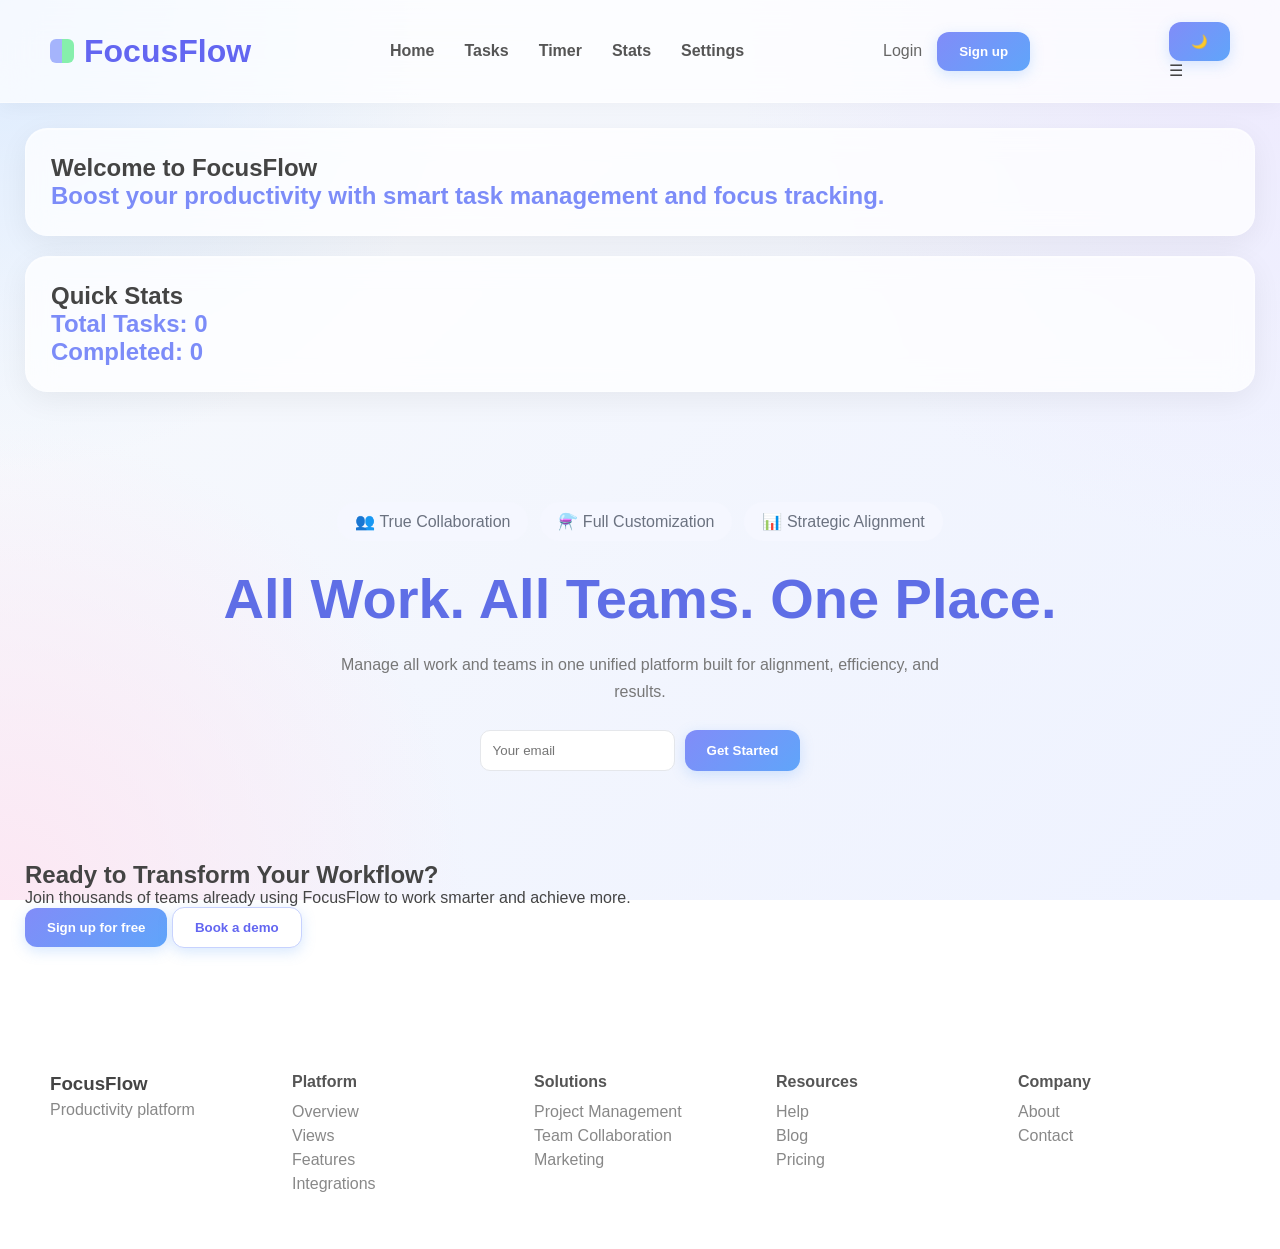
==== index.html @ 9223d890 "Initial file upload" ====
<!DOCTYPE html>
<html lang="en">
<head>
    <meta charset="UTF-8">
    <meta name="viewport" content="width=device-width, initial-scale=1.0">
    <title>index</title>
    <link rel="stylesheet" href="style3.css">
    
</head>
<body>
    <header class="header">
  
  <div class="logo">
    <div class="logo-box"></div> 
    <div>FocusFlow</div>
</div>

  <nav class="nav" id="navMenu">
    <a href="index.html">Home</a>
    <a href="tasks.html">Tasks</a>
    <a href="timer.html">Timer</a>
    <a href="stats.html">Stats</a>
    <a href="settings.html">Settings</a>

  </nav>
  <div class="right">
    <a href="login.html" class="login">Login</a>
    <button class="signup"
onclick="window.location.href='signup.html'">
  Sign up
</button>
    
  </div>

  <div class="actions">
    <button id="themeToggle">🌙</button>
    <div class="menu-toggle" id="menuToggle">☰</div>
  </div>
</header>
<main class="container">
  <section class="card">
    
    <h1>Welcome to FocusFlow</h1>
    <p>Boost your productivity with smart task management and focus tracking.</p>
  </section>

  <section class="card">
    <h2>Quick Stats</h2>
    <p>Total Tasks: <span id="totalTasks">0</span></p>
    <p>Completed: <span id="completedTasks">0</span></p>
  </section>
  <section class="hero">
  
  <div class="tags">
    <span>👥 True Collaboration</span>
    <span>⚗️ Full Customization</span>
    <span>📊 Strategic Alignment</span>
  </div>

  <h1>
    <span class="purple">All Work.</span>
    <span class="blue">All Teams.</span>
    <span class="green">One Place.</span>
  </h1>

  <p>
    Manage all work and teams in one unified platform built for alignment, efficiency, and results.
  </p>

  <div class="input-box">
    <input type="email" placeholder="Your email">
    <button>Get Started</button>
  </div>

</section>

<section class="cta">
  <h2>Ready to Transform Your Workflow?</h2>
  <p>Join thousands of teams already using FocusFlow to work smarter and achieve more.</p>

  <div class="cta-buttons">
    <button class="primary">Sign up for free</button>
    <button class="secondary">Book a demo</button>
  </div>
</section>
</main>
<footer class="footer">

  <div class="footer-logo">
    <h3>FocusFlow</h3>
    <p>Productivity platform</p>
  </div>

  <div>
    <h4>Platform</h4>
    <p>Overview</p>
    <p>Views</p>
    <p>Features</p>
    <p>Integrations</p>
  </div>

  <div>
    <h4>Solutions</h4>
    <p>Project Management</p>
    <p>Team Collaboration</p>
    <p>Marketing</p>
  </div>

  <div>
    <h4>Resources</h4>
    <p>Help</p>
    <p>Blog</p>
    <p>Pricing</p>
  </div>

  <div>
    <h4>Company</h4>
    <p>About</p>
    <p>Contact</p>
  </div>

</footer>
<script src="script3.js"></script>
</body>
</html>
---- style3.css ----
/* =========================
   GLOBAL RESET
========================= */

*{
  margin:0;
  padding:0;
  box-sizing:border-box;
  font-family:'Segoe UI',sans-serif;
}

/* =========================
   BODY / BACKGROUND
========================= */

body{
  min-height:100vh;
  color:#444;

  background:
    radial-gradient(circle at top left, #dbeafe 0%, transparent 30%),
    radial-gradient(circle at top right, #ede9fe 0%, transparent 35%),
    radial-gradient(circle at bottom left, #fce7f3 0%, transparent 30%),
    linear-gradient(135deg, #f8fafc, #eef2ff);

  background-attachment:fixed;
  overflow-x:hidden;
}

/* =========================
   HEADER
========================= */

.header{
  display:flex;
  align-items:center;
  justify-content:space-between;

  padding:22px 50px;

  background:rgba(255,255,255,0.7);

  backdrop-filter:blur(18px);

  border-bottom:1px solid rgba(255,255,255,0.4);

  position:sticky;
  top:0;
  z-index:100;

  box-shadow:0 4px 20px rgba(0,0,0,0.04);
}

/* =========================
   LOGO
========================= */

.logo{
  display:flex;
  align-items:center;
  gap:10px;

  font-size:2rem;
  font-weight:bold;

  color:#6366f1;
}

.logo-box{
  width:24px;
  height:24px;

  border-radius:6px;

  background:linear-gradient(
    to right,
    #a5b4fc 50%,
    #86efac 50%
  );
}

/* =========================
   NAVBAR
========================= */

.nav{
  display:flex;
  gap:30px;
}

.nav a{
  text-decoration:none;
  color:#555;
  font-weight:600;

  transition:0.3s;
}

.nav a:hover{
  color:#6366f1;
}

/* =========================
   RIGHT SECTION
========================= */

.right{
  display:flex;
  align-items:center;
  gap:15px;
}

.login{
  text-decoration:none;
  color:#666;
}

/* =========================
   BUTTONS
========================= */

button,
.primary,
.signup,
.secondary{
  padding:12px 22px;

  border:none;
  border-radius:12px;

  cursor:pointer;

  font-weight:600;

  transition:all 0.3s ease;
}

/* Primary */

button,
.primary,
.signup{
  background:linear-gradient(
    135deg,
    #818cf8,
    #60a5fa
  );

  color:white;

  box-shadow:0 4px 14px rgba(96,165,250,0.25);
}

button:hover,
.primary:hover,
.signup:hover{
  transform:translateY(-2px);

  box-shadow:0 8px 20px rgba(96,165,250,0.35);
}

/* Secondary */

.secondary{
  background:white;

  color:#6366f1;

  border:1px solid #c7d2fe;
}

/* =========================
   CONTAINER
========================= */

.container{
  padding:25px;
}

/* =========================
   CARD DESIGN
========================= */

.card,
.extra-card,
.chart-box,
.insights-box,
.summary,
.progress-section,
.settings-card{

  background:rgba(255,255,255,0.75);

  backdrop-filter:blur(14px);

  border:1px solid rgba(255,255,255,0.3);

  border-radius:22px;

  padding:25px;

  margin-bottom:20px;

  box-shadow:
    0 8px 30px rgba(0,0,0,0.06),
    inset 0 1px 1px rgba(255,255,255,0.5);

  transition:0.3s ease;
}

.card:hover{
  transform:translateY(-4px);

  box-shadow:
    0 12px 35px rgba(0,0,0,0.08),
    inset 0 1px 1px rgba(255,255,255,0.6);
}

/* =========================
   HERO SECTION
========================= */

.hero{
  text-align:center;
  padding:90px 20px;
}

.hero h1{
  font-size:3.5rem;
  margin-bottom:20px;

  color:#5f6ee6;
}

.hero p{
  color:#777;

  max-width:650px;

  margin:auto;

  line-height:1.7;
}

/* =========================
   TAGS
========================= */

.tags{
  display:flex;
  justify-content:center;
  gap:12px;

  margin-bottom:25px;
}

.tags span{
  background:#f5f7ff;

  padding:10px 18px;

  border-radius:30px;

  color:#6b7280;
}

/* =========================
   INPUTS
========================= */

input,
select{
  padding:12px;

  border-radius:10px;

  border:1px solid #e5e7eb;

  background:white;

  outline:none;
}

input:focus,
select:focus{
  border-color:#818cf8;

  box-shadow:0 0 0 4px rgba(129,140,248,0.15);
}

/* =========================
   INPUT BOX
========================= */

.input-box{
  display:flex;
  justify-content:center;
  gap:10px;

  margin-top:25px;
}

/* =========================
   TASKS
========================= */

.task-input{
  display:flex;
  gap:10px;

  margin-bottom:20px;
}

.task-item{
  background:#f9fafb;

  border-radius:14px;

  padding:15px;

  margin-bottom:12px;

  transition:0.3s;
}

.task-item:hover{
  transform:translateY(-2px);

  background:#f3f4f6;
}

.completed{
  text-decoration:line-through;
  opacity:0.6;
}

/* =========================
   PROGRESS BAR
========================= */

.progress-bar{
  width:100%;
  height:12px;

  background:#edf2f7;

  border-radius:20px;

  overflow:hidden;
}

#progressFill{
  height:100%;
  width:0%;

  background:linear-gradient(
    90deg,
    #a5b4fc,
    #93c5fd
  );
}

/* =========================
   TIMER PAGE
========================= */

.timer-container{
  text-align:center;
  padding:50px;
}

/* Big Circle */

.timer-circle{
  width:280px;
  height:280px;

  border-radius:50%;

  background:
    linear-gradient(
      145deg,
      rgba(255,255,255,0.8),
      rgba(255,255,255,0.4)
    );

  border:10px solid rgba(255,255,255,0.5);

  backdrop-filter:blur(15px);

  display:flex;
  justify-content:center;
  align-items:center;

  margin:30px auto;

  font-size:3.5rem;
  font-weight:bold;

  color:#5b67d8;

  box-shadow:
    0 10px 30px rgba(0,0,0,0.08),
    inset 0 2px 6px rgba(255,255,255,0.7);
}

.controls button,
.modes button{
  margin:8px;
}

/* =========================
   QUOTE
========================= */

.quote{
  margin-top:20px;

  color:#888;

  font-style:italic;
}

/* =========================
   STATS
========================= */

.stats-grid{
  display:grid;
  grid-template-columns:repeat(4,1fr);

  gap:20px;
}

.card p{
  font-size:24px;
  font-weight:bold;

  color:#7c8cf8;
}

.stats-top{
  display:flex;
  gap:20px;
}

/* Chart */

.chart{
  display:flex;
  align-items:flex-end;

  gap:10px;

  height:160px;
}

.bar{
  flex:1;

  background:linear-gradient(
    180deg,
    #c4b5fd,
    #93c5fd
  );

  border-radius:8px;

  color:white;

  display:flex;
  align-items:flex-end;
  justify-content:center;

  padding-bottom:6px;
}

/* =========================
   SETTINGS
========================= */

.settings-grid{
  display:grid;
  grid-template-columns:repeat(2,1fr);

  gap:20px;
}

/* =========================
   FOOTER
========================= */

.footer{
  display:grid;
  grid-template-columns:repeat(auto-fit,minmax(150px,1fr));

  gap:30px;

  padding:50px;

  background:rgba(255,255,255,0.5);

  margin-top:50px;
}

.footer h4{
  margin-bottom:12px;

  color:#555;
}

.footer p{
  color:#888;

  margin:6px 0;
}

/* =========================
   DARK MODE
========================= */

.dark{
  background:#1f2937;
  color:white;
}

.dark .card,
.dark .settings-card{
  background:#374151;
  color:white;
}

/* =========================
   MOBILE RESPONSIVE
========================= */

@media(max-width:768px){

  .header{
    flex-direction:column;
    gap:15px;
  }

  .nav{
    flex-wrap:wrap;
    justify-content:center;
  }

  .stats-grid,
  .settings-grid,
  .stats-top{
    grid-template-columns:1fr;
    flex-direction:column;
  }

  .hero h1{
    font-size:2.4rem;
  }

  .input-box,
  .task-input{
    flex-direction:column;
  }

  .timer-circle{
    width:220px;
    height:220px;

    font-size:2.7rem;
  }
}
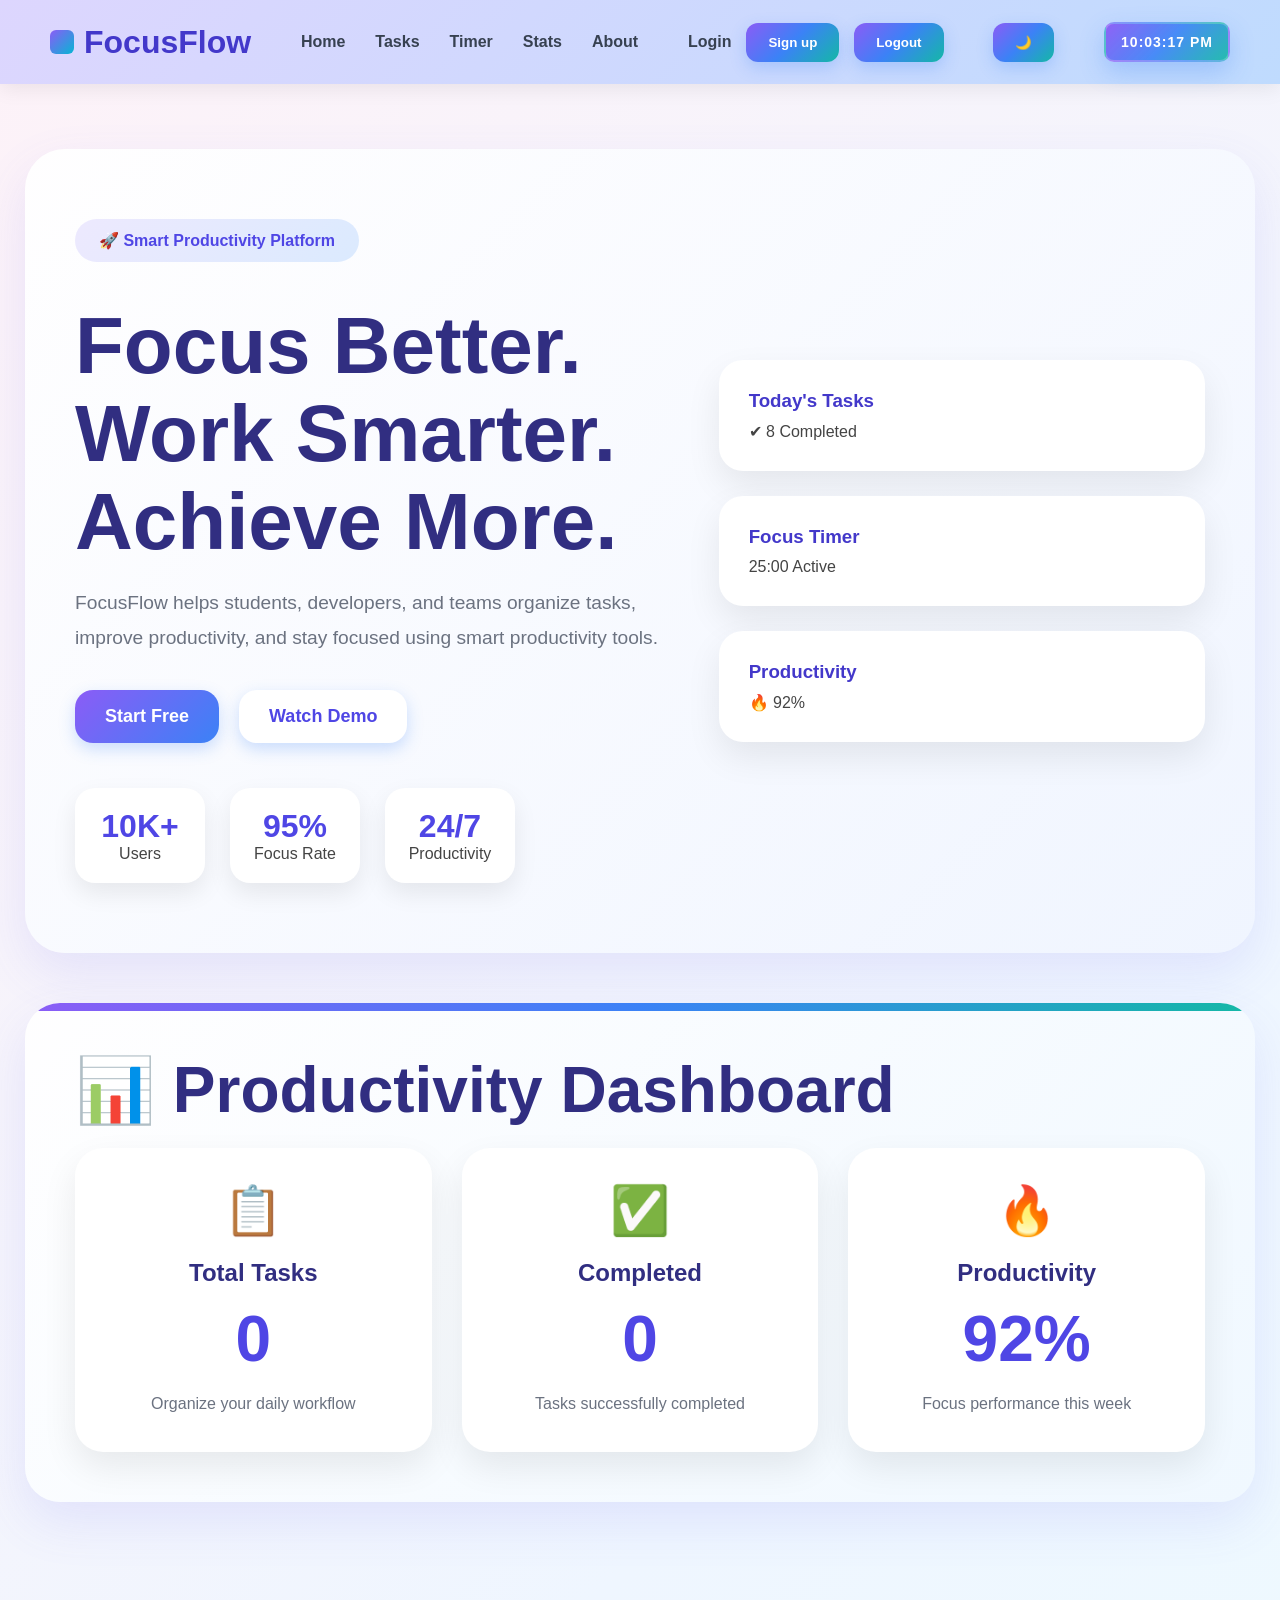
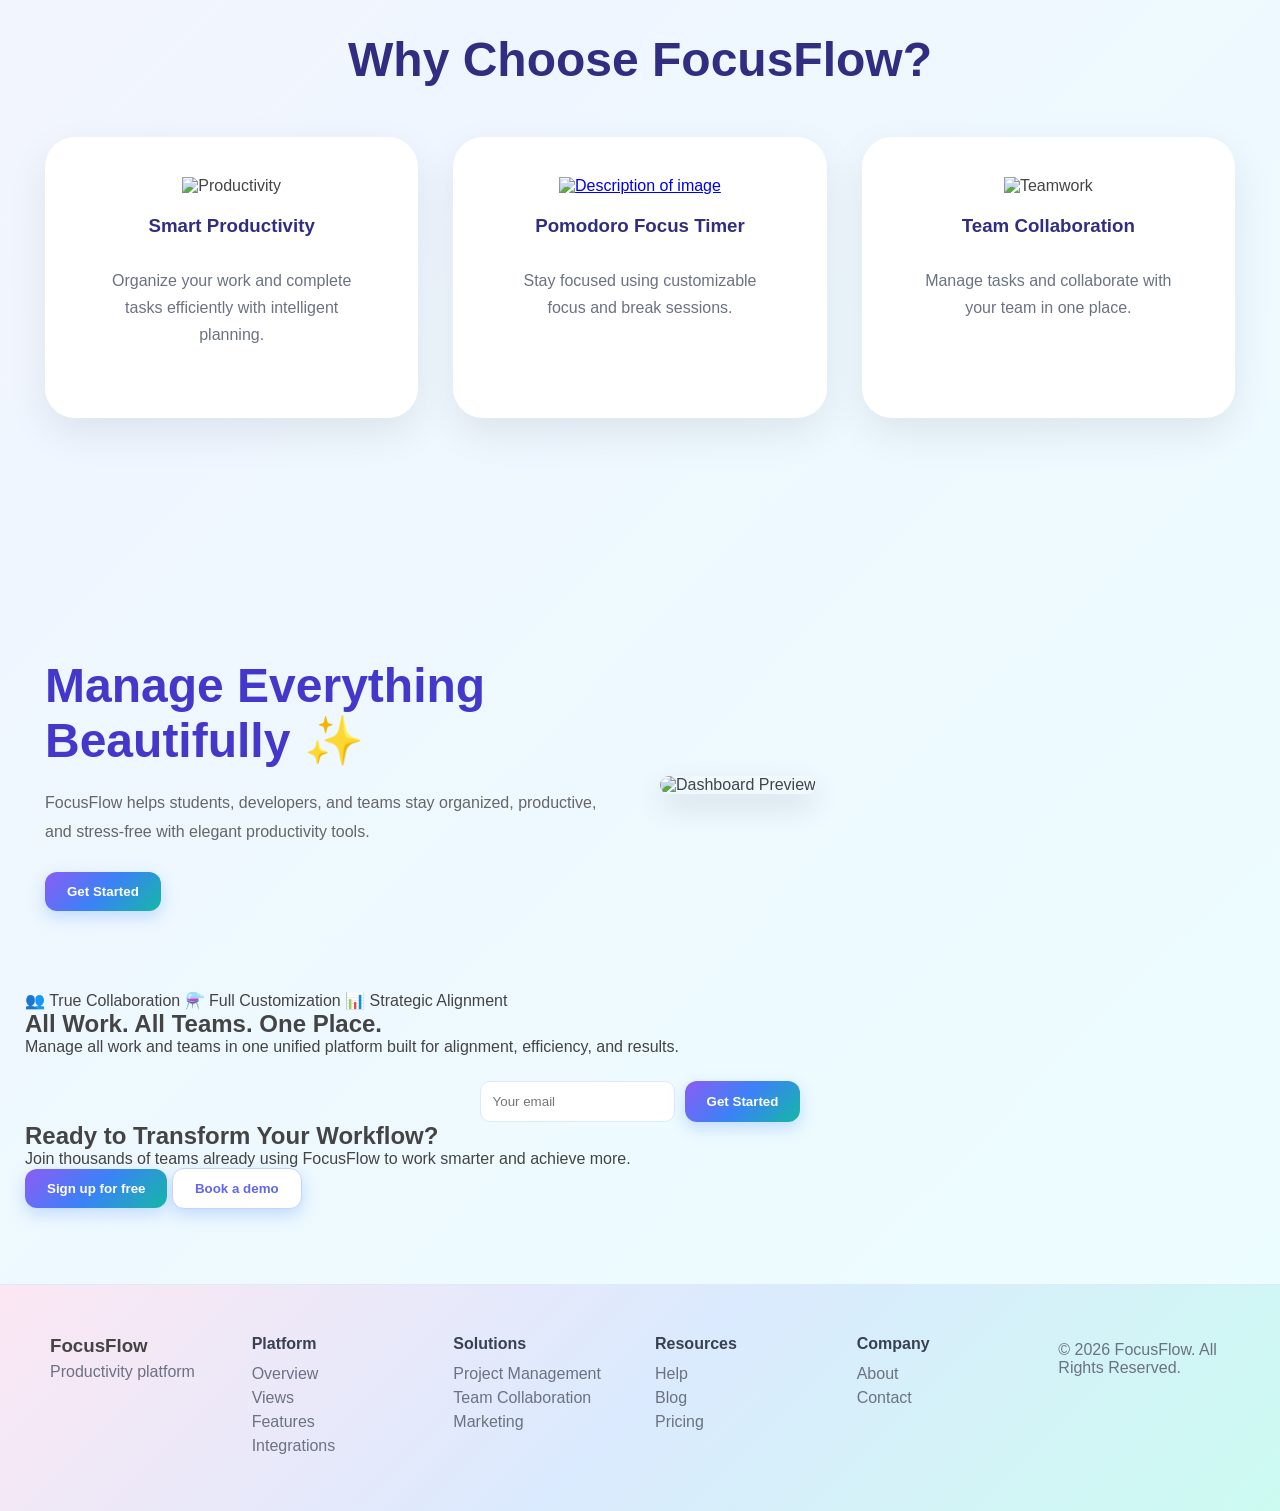
==== commit f53039b8: "upload" ====
--- a/index.html
+++ b/index.html
@@ -8,19 +8,21 @@
     
 </head>
 <body>
+  
     <header class="header">
-  
+    
   <div class="logo">
     <div class="logo-box"></div> 
     <div>FocusFlow</div>
 </div>
+  
 
   <nav class="nav" id="navMenu">
     <a href="index.html">Home</a>
     <a href="tasks.html">Tasks</a>
     <a href="timer.html">Timer</a>
     <a href="stats.html">Stats</a>
-    <a href="settings.html">Settings</a>
+    <a href="about.html">About</a>
 
   </nav>
   <div class="right">
@@ -29,27 +31,320 @@
 onclick="window.location.href='signup.html'">
   Sign up
 </button>
+    <button onclick="logout()">
+  Logout
+</button>
     
   </div>
 
   <div class="actions">
     <button id="themeToggle">🌙</button>
-    <div class="menu-toggle" id="menuToggle">☰</div>
-  </div>
+    <div class="menu-toggle" id="menuToggle"></div>
+  </div>
+  <div id="liveClock"></div>
 </header>
 <main class="container">
-  <section class="card">
-    
-    <h1>Welcome to FocusFlow</h1>
-    <p>Boost your productivity with smart task management and focus tracking.</p>
-  </section>
-
-  <section class="card">
-    <h2>Quick Stats</h2>
-    <p>Total Tasks: <span id="totalTasks">0</span></p>
-    <p>Completed: <span id="completedTasks">0</span></p>
-  </section>
+  <!-- HERO SECTION -->
+
+<section class="hero-section">
+
+  <!-- LEFT SIDE -->
+
+  <div class="hero-left">
+
+    <div class="hero-badge">
+
+      🚀 Smart Productivity Platform
+
+    </div>
+
+    <h1>
+
+      Focus Better.
+      <br>
+
+      Work Smarter.
+      <br>
+
+      Achieve More.
+
+    </h1>
+
+    <p>
+
+      FocusFlow helps students,
+      developers, and teams organize
+      tasks, improve productivity,
+      and stay focused using smart
+      productivity tools.
+
+    </p>
+
+    <div class="hero-buttons">
+
+      <button
+        class="hero-primary"
+        onclick="window.location.href='signup.html'">
+
+        Start Free
+
+      </button>
+
+      <button
+        class="hero-secondary"
+        onclick="openDemoPopup()">
+
+        Watch Demo
+
+      </button>
+
+    </div>
+
+    <!-- STATS -->
+
+    <div class="hero-stats">
+
+      <div class="stat-box">
+
+        <h2>10K+</h2>
+
+        <span>Users</span>
+
+      </div>
+
+      <div class="stat-box">
+
+        <h2>95%</h2>
+
+        <span>Focus Rate</span>
+
+      </div>
+
+      <div class="stat-box">
+
+        <h2>24/7</h2>
+
+        <span>Productivity</span>
+
+      </div>
+
+    </div>
+
+  </div>
+
+  <!-- RIGHT SIDE -->
+
+  <div class="hero-right">
+
+    <div class="dashboard-preview">
+
+      <div class="mini-card">
+
+        <h3>Today's Tasks</h3>
+
+        <p>✔ 8 Completed</p>
+
+      </div>
+
+      <div class="mini-card">
+
+        <h3>Focus Timer</h3>
+
+        <p>25:00 Active</p>
+
+      </div>
+
+      <div class="mini-card">
+
+        <h3>Productivity</h3>
+
+        <p>🔥 92%</p>
+
+      </div>
+
+    </div>
+
+  </div>
+
+</section>
+
+  <!-- QUICK STATS -->
+
+<section class="stats-section">
+
+  <h2 class="stats-title">
+
+    📊 Productivity Dashboard
+
+  </h2>
+
+  <div class="stats-grid">
+
+    <!-- TOTAL TASKS -->
+
+    <div class="stats-card">
+
+      <div class="stats-icon">
+        📋
+      </div>
+
+      <h3>Total Tasks</h3>
+
+      <h1 id="totalTasks">
+        0
+      </h1>
+
+      <p>
+        Organize your daily workflow
+      </p>
+
+    </div>
+
+    <!-- COMPLETED -->
+
+    <div class="stats-card">
+
+      <div class="stats-icon">
+        ✅
+      </div>
+
+      <h3>Completed</h3>
+
+      <h1 id="completedTasks">
+        0
+      </h1>
+
+      <p>
+        Tasks successfully completed
+      </p>
+
+    </div>
+
+    <!-- PRODUCTIVITY -->
+
+    <div class="stats-card">
+
+      <div class="stats-icon">
+        🔥
+      </div>
+
+      <h3>Productivity</h3>
+
+      <h1>
+        92%
+      </h1>
+
+      <p>
+        Focus performance this week
+      </p>
+
+    </div>
+
+  </div>
+
+</section>
   <section class="hero">
+  <!-- FEATURES SECTION -->
+
+<section class="features-section">
+
+  <h2 class="section-title">
+    Why Choose FocusFlow?
+  </h2>
+
+  <div class="features-grid">
+
+    <div class="feature-card">
+
+      <img
+        src="https://images.unsplash.com/photo-1516321318423-f06f85e504b3"
+        alt="Productivity"
+      >
+
+      <h3>Smart Productivity</h3>
+
+      <p>
+        Organize your work and complete tasks efficiently with intelligent planning.
+      </p>
+
+    </div>
+
+    <div class="feature-card">
+
+      
+      <a href="timer.html" target="_blank">
+          <img src="https://images.unsplash.com/photo-1499750310107-5fef28a66643" alt="Description of image">
+      </a>
+
+      
+
+      <h3>Pomodoro Focus Timer</h3>
+
+      <p>
+        Stay focused using customizable focus and break sessions.
+      </p>
+
+    </div>
+
+    <div class="feature-card">
+
+      <img
+        src="https://images.unsplash.com/photo-1552664730-d307ca884978"
+        alt="Teamwork"
+      >
+
+      <h3>Team Collaboration</h3>
+
+      <p>
+        Manage tasks and collaborate with your team in one place.
+      </p>
+      <script>
+        function openTimerPage(){
+          window.location.href = "timer.html";
+        }
+      </script>
+
+    </div>
+
+  </div>
+
+</section>
+
+<!-- APP PREVIEW -->
+
+<section class="preview-section">
+
+  <div class="preview-left">
+
+    <h2>
+      Manage Everything Beautifully ✨
+    </h2>
+
+    <p>
+      FocusFlow helps students, developers, and teams stay organized,
+      productive, and stress-free with elegant productivity tools.
+    </p>
+
+    <button
+      class="primary"
+      onclick="window.location.href='signup.html'">
+
+      Get Started
+
+    </button>
+
+  </div>
+
+  <div class="preview-right">
+
+    <img
+      src="https://images.unsplash.com/photo-1516321497487-e288fb19713f"
+      alt="Dashboard Preview"
+    >
+
+  </div>
+
+</section>
   
   <div class="tags">
     <span>👥 True Collaboration</span>
@@ -79,10 +374,60 @@
   <p>Join thousands of teams already using FocusFlow to work smarter and achieve more.</p>
 
   <div class="cta-buttons">
-    <button class="primary">Sign up for free</button>
-    <button class="secondary">Book a demo</button>
-  </div>
-</section>
+    <button class="primary"
+onclick="window.location.href='signup.html'">
+
+  Sign up for free
+
+</button>
+    <button
+  class="secondary"
+  onclick="openDemoPopup()">
+
+  Book a demo
+
+</button>
+  </div>
+</section>
+<!-- DEMO POPUP -->
+
+<div id="demoPopup" class="demo-popup">
+
+  <div class="demo-box">
+
+    <span
+      class="close-btn"
+      onclick="closeDemoPopup()">
+
+      ✖
+
+    </span>
+
+    <h2>Book a Demo</h2>
+
+    <p>
+      Enter your details and our team will contact you.
+    </p>
+
+    <input
+      type="text"
+      id="demoName"
+      placeholder="Your Name"
+    >
+
+    <input
+      type="email"
+      id="demoEmail"
+      placeholder="Your Email"
+    >
+
+    <button onclick="submitDemo()">
+      Submit
+    </button>
+
+  </div>
+
+</div>
 </main>
 <footer class="footer">
 
@@ -118,6 +463,12 @@
     <p>About</p>
     <p>Contact</p>
   </div>
+  <p>
+
+  © 2026 FocusFlow.
+  All Rights Reserved.
+
+</p>
 
 </footer>
 <script src="script3.js"></script>
--- a/style3.css
+++ b/style3.css
@@ -1,6 +1,10 @@
 /* =========================
    GLOBAL RESET
 ========================= */
+
+/* =========================================
+   GLOBAL RESET
+========================================= */
 
 *{
   margin:0;
@@ -9,159 +13,218 @@
   font-family:'Segoe UI',sans-serif;
 }
 
-/* =========================
-   BODY / BACKGROUND
-========================= */
+/* =========================================
+   BODY
+========================================= */
+
+
+#loader{
+
+  position:fixed;
+
+  top:0;
+  left:0;
+
+  width:100%;
+  height:100%;
+
+  background:white;
+
+  display:flex;
+  justify-content:center;
+  align-items:center;
+
+  z-index:9999;
+
+  font-size:3rem;
+
+  color:#4f46e5;
+}
 
 body{
+
   min-height:100vh;
+
   color:#444;
 
   background:
-    radial-gradient(circle at top left, #dbeafe 0%, transparent 30%),
-    radial-gradient(circle at top right, #ede9fe 0%, transparent 35%),
-    radial-gradient(circle at bottom left, #fce7f3 0%, transparent 30%),
-    linear-gradient(135deg, #f8fafc, #eef2ff);
+
+    linear-gradient(
+      135deg,
+      #fff1f2,
+      #eef2ff,
+      #ecfeff
+    );
 
   background-attachment:fixed;
+
   overflow-x:hidden;
 }
 
-/* =========================
+/* =========================================
    HEADER
-========================= */
+========================================= */
 
 .header{
+
   display:flex;
+
   align-items:center;
+
   justify-content:space-between;
 
   padding:22px 50px;
 
-  background:rgba(255,255,255,0.7);
-
-  backdrop-filter:blur(18px);
-
-  border-bottom:1px solid rgba(255,255,255,0.4);
+  background:
+
+    linear-gradient(
+      135deg,
+      #ddd6fe,
+      #bfdbfe
+    );
 
   position:sticky;
+
   top:0;
+
   z-index:100;
 
-  box-shadow:0 4px 20px rgba(0,0,0,0.04);
-}
-
-/* =========================
+  box-shadow:
+    0 4px 20px rgba(0,0,0,0.08);
+}
+
+/* =========================================
    LOGO
-========================= */
+========================================= */
 
 .logo{
+
   display:flex;
+
   align-items:center;
+
   gap:10px;
 
   font-size:2rem;
+
   font-weight:bold;
 
-  color:#6366f1;
+  color:#4338ca;
 }
 
 .logo-box{
+
   width:24px;
+
   height:24px;
 
   border-radius:6px;
 
-  background:linear-gradient(
-    to right,
-    #a5b4fc 50%,
-    #86efac 50%
-  );
-}
-
-/* =========================
+  background:
+
+    linear-gradient(
+      135deg,
+      #8b5cf6,
+      #06b6d4
+    );
+}
+
+/* =========================================
    NAVBAR
-========================= */
+========================================= */
 
 .nav{
+
   display:flex;
+
   gap:30px;
 }
 
 .nav a{
+
   text-decoration:none;
-  color:#555;
+
+  color:#374151;
+
   font-weight:600;
 
   transition:0.3s;
 }
 
 .nav a:hover{
-  color:#6366f1;
-}
-
-/* =========================
+
+  color:#7c3aed;
+}
+
+/* =========================================
    RIGHT SECTION
-========================= */
+========================================= */
 
 .right{
+
   display:flex;
+
   align-items:center;
+
   gap:15px;
 }
 
 .login{
+
   text-decoration:none;
-  color:#666;
-}
-
-/* =========================
+
+  color:#374151;
+
+  font-weight:600;
+}
+
+/* =========================================
    BUTTONS
-========================= */
-
-button,
-.primary,
-.signup,
-.secondary{
-  padding:12px 22px;
-
-  border:none;
-  border-radius:12px;
-
-  cursor:pointer;
-
-  font-weight:600;
-
-  transition:all 0.3s ease;
-}
-
-/* Primary */
+========================================= */
 
 button,
 .primary,
 .signup{
-  background:linear-gradient(
-    135deg,
-    #818cf8,
-    #60a5fa
-  );
+
+  padding:12px 22px;
+
+  border:none;
+
+  border-radius:12px;
+
+  cursor:pointer;
+
+  font-weight:600;
 
   color:white;
 
-  box-shadow:0 4px 14px rgba(96,165,250,0.25);
+  background:
+
+    linear-gradient(
+      135deg,
+      #8b5cf6,
+      #3b82f6,
+      #14b8a6
+    );
+
+  transition:0.3s ease;
+
+  box-shadow:
+    0 6px 16px rgba(59,130,246,0.25);
 }
 
 button:hover,
 .primary:hover,
 .signup:hover{
+
   transform:translateY(-2px);
 
-  box-shadow:0 8px 20px rgba(96,165,250,0.35);
-}
-
-/* Secondary */
+  box-shadow:
+    0 10px 24px rgba(59,130,246,0.35);
+}
 
 .secondary{
+
   background:white;
 
   color:#6366f1;
@@ -169,112 +232,205 @@
   border:1px solid #c7d2fe;
 }
 
-/* =========================
+/* =========================================
    CONTAINER
-========================= */
+========================================= */
 
 .container{
+
   padding:25px;
 }
 
-/* =========================
+/* =========================================
    CARD DESIGN
-========================= */
-
-.card,
-.extra-card,
-.chart-box,
-.insights-box,
-.summary,
-.progress-section,
-.settings-card{
-
-  background:rgba(255,255,255,0.75);
-
-  backdrop-filter:blur(14px);
-
-  border:1px solid rgba(255,255,255,0.3);
-
-  border-radius:22px;
-
-  padding:25px;
+========================================= */
+
+/* =========================================
+   HOME PAGE CARDS
+========================================= */
+
+.card{
+
+  position:relative;
+
+  overflow:hidden;
+
+  padding:40px;
+
+  margin-bottom:35px;
+
+  border-radius:30px;
+
+  background:
+
+    linear-gradient(
+      135deg,
+      rgba(255,255,255,0.95),
+      rgba(240,245,255,0.92)
+    );
+
+  border:1px solid rgba(255,255,255,0.5);
+
+  backdrop-filter:blur(20px);
+
+  box-shadow:
+    0 12px 35px rgba(99,102,241,0.12);
+
+  transition:0.4s ease;
+}
+
+/* Hover Effect */
+
+.card:hover{
+
+  transform:
+    translateY(-8px)
+    scale(1.01);
+
+  box-shadow:
+    0 18px 45px rgba(99,102,241,0.2);
+}
+
+/* Top Glow */
+
+.card::before{
+
+  content:"";
+
+  position:absolute;
+
+  top:0;
+  left:0;
+
+  width:100%;
+  height:8px;
+
+  background:
+
+    linear-gradient(
+      90deg,
+      #8b5cf6,
+      #3b82f6,
+      #06b6d4,
+      #14b8a6
+    );
+}
+
+/* Headings */
+
+.card h1{
+
+  font-size:4rem;
 
   margin-bottom:20px;
 
-  box-shadow:
-    0 8px 30px rgba(0,0,0,0.06),
-    inset 0 1px 1px rgba(255,255,255,0.5);
-
-  transition:0.3s ease;
-}
-
-.card:hover{
-  transform:translateY(-4px);
-
-  box-shadow:
-    0 12px 35px rgba(0,0,0,0.08),
-    inset 0 1px 1px rgba(255,255,255,0.6);
-}
-
-/* =========================
-   HERO SECTION
-========================= */
-
-.hero{
-  text-align:center;
-  padding:90px 20px;
-}
-
-.hero h1{
-  font-size:3.5rem;
+  color:#312e81;
+
+  letter-spacing:1px;
+}
+
+.card h2{
+
+  font-size:2.3rem;
+
   margin-bottom:20px;
 
-  color:#5f6ee6;
-}
-
-.hero p{
-  color:#777;
-
-  max-width:650px;
-
-  margin:auto;
-
-  line-height:1.7;
-}
-
-/* =========================
-   TAGS
-========================= */
-
-.tags{
-  display:flex;
-  justify-content:center;
-  gap:12px;
-
-  margin-bottom:25px;
-}
-
-.tags span{
-  background:#f5f7ff;
-
-  padding:10px 18px;
-
-  border-radius:30px;
+  color:#4338ca;
+}
+
+/* Paragraphs */
+
+.card p{
+
+  font-size:1.25rem;
+
+  line-height:1.8;
 
   color:#6b7280;
-}
-
-/* =========================
+
+  font-weight:500;
+}
+
+/* Stats Text */
+
+.card span{
+
+  color:#7c3aed;
+
+  font-weight:bold;
+
+  font-size:1.5rem;
+}
+
+/* Quick Stats Layout */
+
+.card:nth-child(2){
+
+  background:
+
+    linear-gradient(
+      135deg,
+      #f5f3ff,
+      #eff6ff,
+      #ecfeff
+    );
+}
+
+/* Welcome Card */
+
+.card:nth-child(1){
+
+  background:
+
+    linear-gradient(
+      135deg,
+      #ffffff,
+      #fdf4ff,
+      #eef2ff
+    );
+}
+
+
+/* =========================================
+   SMOOTH ENTRY ANIMATION
+========================================= */
+
+.card{
+
+  animation:fadeUp 0.8s ease;
+}
+
+@keyframes fadeUp{
+
+  from{
+
+    opacity:0;
+
+    transform:
+      translateY(30px);
+  }
+
+  to{
+
+    opacity:1;
+
+    transform:
+      translateY(0);
+  }
+}
+
+/* =========================================
    INPUTS
-========================= */
+========================================= */
 
 input,
 select{
+
   padding:12px;
 
   border-radius:10px;
 
-  border:1px solid #e5e7eb;
+  border:1px solid #dbeafe;
 
   background:white;
 
@@ -283,35 +439,43 @@
 
 input:focus,
 select:focus{
-  border-color:#818cf8;
-
-  box-shadow:0 0 0 4px rgba(129,140,248,0.15);
-}
-
-/* =========================
+
+  border-color:#8b5cf6;
+
+  box-shadow:
+    0 0 0 4px rgba(139,92,246,0.15);
+}
+
+/* =========================================
    INPUT BOX
-========================= */
+========================================= */
 
 .input-box{
+
   display:flex;
+
   justify-content:center;
+
   gap:10px;
 
   margin-top:25px;
 }
 
-/* =========================
+/* =========================================
    TASKS
-========================= */
+========================================= */
 
 .task-input{
+
   display:flex;
+
   gap:10px;
 
   margin-bottom:20px;
 }
 
 .task-item{
+
   background:#f9fafb;
 
   border-radius:14px;
@@ -324,25 +488,30 @@
 }
 
 .task-item:hover{
+
   transform:translateY(-2px);
 
-  background:#f3f4f6;
+  background:#eef2ff;
 }
 
 .completed{
+
   text-decoration:line-through;
+
   opacity:0.6;
 }
 
-/* =========================
+/* =========================================
    PROGRESS BAR
-========================= */
+========================================= */
 
 .progress-bar{
+
   width:100%;
+
   height:12px;
 
-  background:#edf2f7;
+  background:#e5e7eb;
 
   border-radius:20px;
 
@@ -350,104 +519,123 @@
 }
 
 #progressFill{
+
   height:100%;
+
   width:0%;
 
-  background:linear-gradient(
-    90deg,
-    #a5b4fc,
-    #93c5fd
-  );
-}
-
-/* =========================
+  background:
+
+    linear-gradient(
+      90deg,
+      #8b5cf6,
+      #06b6d4
+    );
+}
+
+/* =========================================
    TIMER PAGE
-========================= */
+========================================= */
 
 .timer-container{
+
   text-align:center;
+
   padding:50px;
 }
 
-/* Big Circle */
-
 .timer-circle{
+
   width:280px;
+
   height:280px;
 
   border-radius:50%;
 
   background:
+
     linear-gradient(
       145deg,
-      rgba(255,255,255,0.8),
-      rgba(255,255,255,0.4)
-    );
-
-  border:10px solid rgba(255,255,255,0.5);
-
-  backdrop-filter:blur(15px);
+      #ffffff,
+      #f3f4f6
+    );
+
+  border:10px solid #c4b5fd;
 
   display:flex;
+
   justify-content:center;
+
   align-items:center;
 
   margin:30px auto;
 
   font-size:3.5rem;
+
   font-weight:bold;
 
-  color:#5b67d8;
-
-  box-shadow:
-    0 10px 30px rgba(0,0,0,0.08),
-    inset 0 2px 6px rgba(255,255,255,0.7);
+  color:#5b21b6;
+
+  box-shadow:
+    0 10px 30px rgba(0,0,0,0.08);
 }
 
 .controls button,
 .modes button{
+
   margin:8px;
 }
 
-/* =========================
+/* =========================================
    QUOTE
-========================= */
+========================================= */
 
 .quote{
+
   margin-top:20px;
 
-  color:#888;
+  color:#6b7280;
 
   font-style:italic;
 }
 
-/* =========================
+/* =========================================
    STATS
-========================= */
+========================================= */
 
 .stats-grid{
+
   display:grid;
+
   grid-template-columns:repeat(4,1fr);
 
   gap:20px;
 }
 
 .card p{
+
   font-size:24px;
+
   font-weight:bold;
 
-  color:#7c8cf8;
+  color:#7c3aed;
 }
 
 .stats-top{
+
   display:flex;
+
   gap:20px;
 }
 
-/* Chart */
+/* =========================================
+   CHART
+========================================= */
 
 .chart{
+
   display:flex;
+
   align-items:flex-end;
 
   gap:10px;
@@ -456,116 +644,2236 @@
 }
 
 .bar{
+
   flex:1;
 
-  background:linear-gradient(
-    180deg,
-    #c4b5fd,
-    #93c5fd
-  );
+  background:
+
+    linear-gradient(
+      180deg,
+      #a78bfa,
+      #38bdf8
+    );
 
   border-radius:8px;
 
   color:white;
 
   display:flex;
+
   align-items:flex-end;
+
   justify-content:center;
 
   padding-bottom:6px;
 }
 
-/* =========================
+/* =========================================
    SETTINGS
-========================= */
+========================================= */
 
 .settings-grid{
+
   display:grid;
+
   grid-template-columns:repeat(2,1fr);
 
   gap:20px;
 }
 
-/* =========================
+/* =========================================
    FOOTER
-========================= */
+========================================= */
 
 .footer{
+
   display:grid;
-  grid-template-columns:repeat(auto-fit,minmax(150px,1fr));
+
+  grid-template-columns:
+    repeat(auto-fit,minmax(150px,1fr));
 
   gap:30px;
 
   padding:50px;
 
-  background:rgba(255,255,255,0.5);
-
   margin-top:50px;
+
+  background:
+
+    linear-gradient(
+      135deg,
+      #fce7f3,
+      #dbeafe,
+      #ccfbf1
+    );
+
+  border-top:1px solid #dbeafe;
 }
 
 .footer h4{
+
   margin-bottom:12px;
 
-  color:#555;
+  color:#374151;
 }
 
 .footer p{
-  color:#888;
+
+  color:#6b7280;
 
   margin:6px 0;
 }
 
-/* =========================
+/* =========================================
    DARK MODE
-========================= */
+========================================= */
 
 .dark{
-  background:#1f2937;
+
+  background:#111827;
+
   color:white;
 }
 
 .dark .card,
 .dark .settings-card{
-  background:#374151;
+
+  background:#1f2937;
+
   color:white;
 }
 
-/* =========================
+/* =========================================
    MOBILE RESPONSIVE
-========================= */
+========================================= */
 
 @media(max-width:768px){
 
   .header{
+
     flex-direction:column;
+
     gap:15px;
   }
 
   .nav{
+
     flex-wrap:wrap;
+
     justify-content:center;
   }
 
   .stats-grid,
   .settings-grid,
   .stats-top{
+
     grid-template-columns:1fr;
+
     flex-direction:column;
   }
 
   .hero h1{
+
     font-size:2.4rem;
   }
 
   .input-box,
   .task-input{
+
     flex-direction:column;
   }
 
   .timer-circle{
+
     width:220px;
+
     height:220px;
 
     font-size:2.7rem;
   }
+}
+
+/* =========================================
+   FEATURES SECTION
+========================================= */
+
+.features-section{
+
+  padding:80px 20px;
+
+  text-align:center;
+}
+
+.section-title{
+
+  font-size:2.5rem;
+
+  margin-bottom:50px;
+
+  color:#5b21b6;
+}
+
+.features-grid{
+
+  display:grid;
+
+  grid-template-columns:
+    repeat(auto-fit,minmax(280px,1fr));
+
+  gap:30px;
+}
+
+.feature-card{
+
+  background:white;
+
+  border-radius:24px;
+
+  overflow:hidden;
+
+  box-shadow:
+    0 10px 30px rgba(0,0,0,0.08);
+
+  transition:0.3s;
+}
+
+.feature-card:hover{
+
+  transform:translateY(-8px);
+}
+
+.feature-card img{
+
+  width:100%;
+
+  height:220px;
+
+  object-fit:cover;
+}
+
+.feature-card h3{
+
+  margin-top:20px;
+
+  color:#4f46e5;
+}
+
+.feature-card p{
+
+  padding:15px 20px 30px;
+
+  color:#666;
+
+  line-height:1.6;
+}
+
+/* =========================================
+   PREVIEW SECTION
+========================================= */
+
+.preview-section{
+
+  display:grid;
+
+  grid-template-columns:1fr 1fr;
+
+  gap:40px;
+
+  align-items:center;
+
+  padding:80px 20px;
+}
+
+.preview-left h2{
+
+  font-size:3rem;
+
+  margin-bottom:20px;
+
+  color:#4338ca;
+}
+
+.preview-left p{
+
+  color:#666;
+
+  line-height:1.8;
+
+  margin-bottom:25px;
+}
+
+.preview-right img{
+
+  width:100%;
+
+  border-radius:24px;
+
+  box-shadow:
+    0 12px 30px rgba(0,0,0,0.12);
+}
+
+/* =========================================
+   MOBILE
+========================================= */
+
+@media(max-width:768px){
+
+  .preview-section{
+
+    grid-template-columns:1fr;
+  }
+
+  .preview-left{
+
+    text-align:center;
+  }
+
+  .preview-left h2{
+
+    font-size:2.2rem;
+  }
+}
+
+
+/* =========================================
+   DEMO POPUP
+========================================= */
+
+.demo-popup{
+
+  position:fixed;
+
+  top:0;
+  left:0;
+
+  width:100%;
+  height:100%;
+
+  background:
+    rgba(0,0,0,0.4);
+
+  display:none;
+
+  justify-content:center;
+
+  align-items:center;
+
+  z-index:999;
+}
+
+.demo-box{
+
+  width:400px;
+
+  background:white;
+
+  padding:35px;
+
+  border-radius:24px;
+
+  text-align:center;
+
+  position:relative;
+
+  box-shadow:
+    0 12px 40px rgba(0,0,0,0.2);
+
+  animation:popupShow 0.4s ease;
+}
+
+.demo-box h2{
+
+  margin-bottom:15px;
+
+  color:#4f46e5;
+}
+
+.demo-box p{
+
+  margin-bottom:20px;
+
+  color:#666;
+}
+
+.demo-box input{
+
+  width:100%;
+
+  padding:12px;
+
+  margin-bottom:15px;
+
+  border-radius:10px;
+
+  border:1px solid #ddd;
+}
+
+.close-btn{
+
+  position:absolute;
+
+  top:15px;
+  right:20px;
+
+  cursor:pointer;
+
+  font-size:20px;
+
+  color:#555;
+}
+
+/* Animation */
+
+@keyframes popupShow{
+
+  from{
+
+    transform:
+      scale(0.7);
+
+    opacity:0;
+  }
+
+  to{
+
+    transform:
+      scale(1);
+
+    opacity:1;
+  }
+}
+
+/* =========================================
+   TASK PAGE
+========================================= */
+
+.task-card{
+
+  padding:40px;
+}
+
+.task-title{
+
+  font-size:3rem;
+
+  margin-bottom:30px;
+
+  color:#4338ca;
+}
+
+.task-input{
+
+  display:flex;
+
+  flex-wrap:wrap;
+
+  gap:15px;
+
+  margin-bottom:25px;
+}
+
+.task-input input,
+.task-input select{
+
+  flex:1;
+
+  min-width:150px;
+}
+
+
+
+/* =========================================
+   SEARCH BOX
+========================================= */
+
+.search-wrapper{
+
+  position:relative;
+
+  margin:40px 0;
+}
+
+.search-icon{
+
+  position:absolute;
+
+  left:25px;
+
+  top:50%;
+
+  transform:translateY(-50%);
+
+  font-size:24px;
+}
+
+.search-box{
+
+  width:100%;
+
+  padding:22px 22px 22px 70px;
+
+  border:none;
+
+  border-radius:25px;
+
+  font-size:18px;
+
+  background:white;
+
+  box-shadow:
+    0 10px 25px rgba(0,0,0,0.08);
+}
+
+.search-box:focus{
+
+  outline:none;
+
+  box-shadow:
+    0 10px 35px rgba(99,102,241,0.2);
+}
+
+/* =========================================
+   TASK INPUT AREA
+========================================= */
+
+.task-input{
+
+  display:grid;
+
+  grid-template-columns:
+    repeat(auto-fit,minmax(200px,1fr));
+
+  gap:20px;
+
+  margin-top:30px;
+
+  margin-bottom:35px;
+}
+
+.task-input input,
+.task-input select{
+
+  padding:18px;
+
+  border:none;
+
+  border-radius:18px;
+
+  background:white;
+
+  font-size:16px;
+
+  box-shadow:
+    0 10px 25px rgba(0,0,0,0.08);
+
+  transition:0.3s;
+}
+
+.task-input input:focus,
+.task-input select:focus{
+
+  outline:none;
+
+  transform:scale(1.02);
+
+  box-shadow:
+    0 10px 30px rgba(99,102,241,0.2);
+}
+
+/* ADD BUTTON */
+
+.task-input button{
+
+  border:none;
+
+  border-radius:18px;
+
+  background:
+
+    linear-gradient(
+      135deg,
+      #8b5cf6,
+      #3b82f6,
+      #14b8a6
+    );
+
+  color:white;
+
+  font-size:18px;
+
+  font-weight:bold;
+
+  cursor:pointer;
+
+  transition:0.3s ease;
+
+  box-shadow:
+    0 10px 25px rgba(59,130,246,0.2);
+}
+
+.task-input button:hover{
+
+  transform:
+    translateY(-5px)
+    scale(1.05);
+}
+
+/* TASK LIST */
+
+/* =========================================
+   TASK LIST
+========================================= */
+
+#taskList{
+
+  margin-top:40px;
+
+  list-style:none;
+
+  padding:0;
+}
+
+#taskList li{
+
+  background:white;
+
+  margin:20px 0;
+
+  padding:25px;
+
+  border-radius:25px;
+
+  display:flex;
+
+  justify-content:space-between;
+
+  align-items:center;
+
+  flex-wrap:wrap;
+
+  gap:20px;
+
+  box-shadow:
+    0 15px 35px rgba(0,0,0,0.08);
+
+  transition:0.3s ease;
+}
+
+#taskList li:hover{
+
+  transform:translateY(-5px);
+
+  box-shadow:
+    0 20px 40px rgba(99,102,241,0.15);
+}
+.task-item:hover{
+
+  transform:translateY(-4px);
+}
+
+.task-left{
+
+  display:flex;
+
+  flex-direction:column;
+
+  gap:8px;
+}
+
+.task-name{
+
+  font-size:1.3rem;
+
+  font-weight:bold;
+
+  color:#4f46e5;
+}
+
+.task-meta{
+
+  font-size:14px;
+
+  color:#666;
+}
+
+.priority{
+
+  padding:5px 12px;
+
+  border-radius:20px;
+
+  color:white;
+
+  font-size:12px;
+
+  font-weight:bold;
+
+  width:fit-content;
+}
+
+.high{
+
+  background:#ef4444;
+}
+
+.medium{
+
+  background:#f59e0b;
+}
+
+.low{
+
+  background:#10b981;
+}
+
+/* EXTRA GRID */
+
+.extra-grid{
+
+  display:grid;
+
+  grid-template-columns:
+    repeat(auto-fit,minmax(250px,1fr));
+
+  gap:20px;
+
+  margin-top:30px;
+}
+
+.extra-card{
+
+  text-align:center;
+}
+
+/* EMPTY */
+
+#emptyMsg{
+
+  margin-top:20px;
+
+  font-size:1.4rem;
+
+  color:#7c3aed;
+}
+/* Stats Graph Animation */
+.bar{
+
+  animation:growBar 1s ease;
+}
+
+@keyframes growBar{
+
+  from{
+
+    height:0;
+  }
+
+  to{
+
+    height:100%;
+  }
+}
+
+
+/* Smooth Scrolling */
+html{
+
+  scroll-behavior:smooth;
+
+}
+
+
+
+
+/* =========================================
+   LIVE CLOCK DESIGN
+========================================= */
+
+#liveClock{
+
+  padding:10px 15px;
+
+  border-radius:10px;
+
+  background:
+
+    linear-gradient(
+      135deg,
+      rgba(139,92,246,0.95),
+      rgba(59,130,246,0.9),
+      rgba(20,184,166,0.9)
+    );
+
+  color:white;
+
+  font-size:14px;
+
+  font-weight:bold;
+
+  letter-spacing:1px;
+
+  box-shadow:
+    0 10px 25px rgba(59,130,246,0.28);
+
+  backdrop-filter:blur(12px);
+
+  border:
+    2px solid rgba(255,255,255,0.2);
+
+  transition:0.4s ease;
+
+  animation:
+    glowClock 3s infinite alternate;
+}
+
+/* HOVER EFFECT */
+
+#liveClock:hover{
+
+  transform:
+    translateY(-3px)
+    scale(1.03);
+
+  box-shadow:
+    0 14px 35px rgba(59,130,246,0.4);
+}
+
+/* GLOW ANIMATION */
+
+@keyframes glowClock{
+
+  from{
+
+    box-shadow:
+      0 0 15px rgba(139,92,246,0.4);
+  }
+
+  to{
+
+    box-shadow:
+      0 0 30px rgba(20,184,166,0.55);
+  }
+}
+
+/* =========================================
+   HERO SECTION
+========================================= */
+
+.hero-section{
+
+  display:grid;
+
+  grid-template-columns:1.2fr 1fr;
+
+  gap:60px;
+
+  align-items:center;
+
+  padding:70px 50px;
+
+  margin:40px 0;
+
+  border-radius:40px;
+
+  background:
+
+    linear-gradient(
+      135deg,
+      rgba(255,255,255,0.95),
+      rgba(240,245,255,0.92)
+    );
+
+  box-shadow:
+    0 20px 50px rgba(99,102,241,0.12);
+
+  position:relative;
+
+  overflow:hidden;
+}
+
+/* TOP LINE */
+
+.hero-section::before{
+
+  content:\"\";
+
+  position:absolute;
+
+  top:0;
+  left:0;
+
+  width:100%;
+  height:8px;
+
+  background:
+
+    linear-gradient(
+      90deg,
+      #8b5cf6,
+      #3b82f6,
+      #14b8a6
+    );
+}
+
+/* LEFT */
+
+.hero-left h1{
+
+  font-size:5rem;
+
+  line-height:1.1;
+
+  margin:20px 0;
+
+  color:#312e81;
+}
+
+.hero-left p{
+
+  font-size:1.2rem;
+
+  line-height:1.8;
+
+  color:#6b7280;
+}
+
+/* BADGE */
+
+.hero-badge{
+
+  display:inline-block;
+
+  padding:12px 22px;
+
+  border-radius:40px;
+
+  background:
+
+    linear-gradient(
+      135deg,
+      #ede9fe,
+      #dbeafe
+    );
+
+  color:#4f46e5;
+
+  font-weight:bold;
+}
+
+/* BUTTONS */
+
+.hero-buttons{
+
+  display:flex;
+
+  gap:20px;
+
+  margin-top:35px;
+}
+
+.hero-primary{
+
+  padding:16px 30px;
+
+  border:none;
+
+  border-radius:18px;
+
+  background:
+
+    linear-gradient(
+      135deg,
+      #8b5cf6,
+      #3b82f6
+    );
+
+  color:white;
+
+  font-size:18px;
+
+  font-weight:bold;
+
+  cursor:pointer;
+
+  transition:0.3s;
+}
+
+.hero-primary:hover{
+
+  transform:translateY(-5px);
+}
+
+.hero-secondary{
+
+  padding:16px 30px;
+
+  border:none;
+
+  border-radius:18px;
+
+  background:white;
+
+  color:#4f46e5;
+
+  font-size:18px;
+
+  font-weight:bold;
+
+  cursor:pointer;
+}
+
+/* STATS */
+
+.hero-stats{
+
+  display:flex;
+
+  gap:25px;
+
+  margin-top:45px;
+}
+
+.stat-box{
+
+  background:white;
+
+  padding:20px;
+
+  border-radius:20px;
+
+  min-width:130px;
+
+  text-align:center;
+
+  box-shadow:
+    0 10px 25px rgba(0,0,0,0.08);
+}
+
+.stat-box h2{
+
+  color:#4f46e5;
+
+  font-size:2rem;
+}
+
+/* RIGHT SIDE */
+
+.dashboard-preview{
+
+  display:flex;
+
+  flex-direction:column;
+
+  gap:25px;
+}
+
+.mini-card{
+
+  background:white;
+
+  padding:30px;
+
+  border-radius:24px;
+
+  box-shadow:
+    0 15px 35px rgba(0,0,0,0.08);
+
+  transition:0.3s;
+}
+
+.mini-card:hover{
+
+  transform:
+    translateY(-6px)
+    scale(1.02);
+}
+
+.mini-card h3{
+
+  margin-bottom:10px;
+
+  color:#4338ca;
+}
+
+/* MOBILE */
+
+@media(max-width:900px){
+
+  .hero-section{
+
+    grid-template-columns:1fr;
+
+    text-align:center;
+  }
+
+  .hero-buttons,
+  .hero-stats{
+
+    justify-content:center;
+
+    flex-wrap:wrap;
+  }
+
+  .hero-left h1{
+
+    font-size:3.5rem;
+  }
+}
+
+/* =========================================
+   QUICK STATS SECTION
+========================================= */
+
+.stats-section{
+
+  margin:50px 0;
+
+  padding:50px;
+
+  border-radius:35px;
+
+  background:
+
+    linear-gradient(
+      135deg,
+      rgba(255,255,255,0.95),
+      rgba(240,248,255,0.9)
+    );
+
+  box-shadow:
+    0 20px 50px rgba(99,102,241,0.12);
+
+  position:relative;
+
+  overflow:hidden;
+}
+
+/* TOP GLOW */
+
+.stats-section::before{
+
+  content:"";
+
+  position:absolute;
+
+  top:0;
+  left:0;
+
+  width:100%;
+  height:8px;
+
+  background:
+
+    linear-gradient(
+      90deg,
+      #8b5cf6,
+      #3b82f6,
+      #14b8a6
+    );
+}
+
+/* TITLE */
+
+.stats-title{
+
+  font-size:3rem;
+
+  color:#312e81;
+
+  margin-bottom:40px;
+}
+
+/* GRID */
+
+.stats-grid{
+
+  display:grid;
+
+  grid-template-columns:
+    repeat(auto-fit,minmax(260px,1fr));
+
+  gap:30px;
+}
+
+/* CARD */
+
+.stats-card{
+
+  background:white;
+
+  padding:35px;
+
+  border-radius:28px;
+
+  text-align:center;
+
+  transition:0.4s ease;
+
+  box-shadow:
+    0 15px 35px rgba(0,0,0,0.08);
+
+  position:relative;
+
+  overflow:hidden;
+}
+
+/* HOVER EFFECT */
+
+.stats-card:hover{
+
+  transform:
+    translateY(-10px)
+    scale(1.03);
+
+  box-shadow:
+    0 20px 45px rgba(99,102,241,0.2);
+}
+
+/* ICON */
+
+.stats-icon{
+
+  font-size:3rem;
+
+  margin-bottom:20px;
+}
+
+/* NUMBER */
+
+.stats-card h1{
+
+  font-size:4rem;
+
+  color:#4f46e5;
+
+  margin:15px 0;
+}
+
+/* TITLE */
+
+.stats-card h3{
+
+  font-size:1.5rem;
+
+  color:#312e81;
+}
+
+/* DESCRIPTION */
+
+.stats-card p{
+
+  color:#6b7280;
+
+  line-height:1.6;
+}
+
+/* =========================================
+   TIMER PAGE PREMIUM DESIGN
+========================================= */
+
+.timer-section{
+
+  max-width:900px;
+
+  margin:50px auto;
+
+  padding:50px;
+
+  border-radius:40px;
+
+  background:
+
+    linear-gradient(
+      135deg,
+      rgba(255,255,255,0.95),
+      rgba(240,245,255,0.92)
+    );
+
+  box-shadow:
+    0 20px 50px rgba(99,102,241,0.15);
+
+  position:relative;
+
+  overflow:hidden;
+
+  text-align:center;
+}
+
+/* TOP GLOW LINE */
+
+.timer-section::before{
+
+  content:"";
+
+  position:absolute;
+
+  top:0;
+  left:0;
+
+  width:100%;
+  height:8px;
+
+  background:
+
+    linear-gradient(
+      90deg,
+      #8b5cf6,
+      #3b82f6,
+      #14b8a6
+    );
+}
+
+/* HEADER */
+
+.timer-heading{
+
+  font-size:4rem;
+
+  color:#312e81;
+
+  margin:20px 0;
+}
+
+.timer-subtitle{
+
+  color:#6b7280;
+
+  font-size:1.2rem;
+
+  margin-bottom:35px;
+}
+
+/* BADGE */
+
+.timer-badge{
+
+  display:inline-block;
+
+  padding:12px 24px;
+
+  border-radius:40px;
+
+  background:
+
+    linear-gradient(
+      135deg,
+      #ede9fe,
+      #dbeafe
+    );
+
+  color:#4f46e5;
+
+  font-weight:bold;
+}
+
+/* =========================================
+   TASK HERO
+========================================= */
+
+.task-hero{
+
+  display:flex;
+
+  justify-content:space-between;
+
+  align-items:center;
+
+  gap:40px;
+
+  margin-bottom:50px;
+
+  flex-wrap:wrap;
+}
+
+.hero-left{
+
+  flex:1;
+}
+
+.hero-badge{
+
+  display:inline-block;
+
+  padding:12px 24px;
+
+  border-radius:40px;
+
+  background:
+
+    linear-gradient(
+      135deg,
+      #ede9fe,
+      #dbeafe
+    );
+
+  color:#4f46e5;
+
+  font-weight:bold;
+
+  margin-bottom:20px;
+}
+
+.hero-title{
+
+  font-size:4rem;
+
+  color:#312e81;
+
+  margin-bottom:20px;
+}
+
+.hero-text{
+
+  font-size:1.2rem;
+
+  color:#6b7280;
+
+  line-height:1.7;
+}
+
+.hero-image{
+
+  width:260px;
+
+  animation:floatImage 3s ease-in-out infinite;
+}
+
+@keyframes floatImage{
+
+  0%{
+    transform:translateY(0px);
+  }
+
+  50%{
+    transform:translateY(-15px);
+  }
+
+  100%{
+    transform:translateY(0px);
+  }
+}
+
+
+/* =========================================
+   FILTER BUTTONS
+========================================= */
+
+.filters{
+
+  display:flex;
+
+  gap:20px;
+
+  margin:35px 0;
+
+  flex-wrap:wrap;
+}
+
+.filters button{
+
+  padding:16px 35px;
+
+  border:none;
+
+  border-radius:18px;
+
+  background:
+
+    linear-gradient(
+      135deg,
+      #8b5cf6,
+      #3b82f6,
+      #14b8a6
+    );
+
+  color:white;
+
+  font-size:17px;
+
+  font-weight:bold;
+
+  cursor:pointer;
+
+  transition:0.3s ease;
+
+  box-shadow:
+    0 10px 25px rgba(59,130,246,0.2);
+}
+
+.filters button:hover{
+
+  transform:
+    translateY(-5px)
+    scale(1.05);
+}
+
+/* BACKGROUND EFFECT */
+
+body{
+
+  background:
+
+    linear-gradient(
+      135deg,
+      #fdf2f8,
+      #eff6ff,
+      #ecfeff
+    );
+}
+
+
+/* =========================================
+   STATS HERO stats page
+========================================= */
+
+.stats-hero{
+
+  display:flex;
+
+  justify-content:space-between;
+
+  align-items:center;
+
+  gap:50px;
+
+  flex-wrap:wrap;
+
+  margin-bottom:60px;
+
+  padding:50px;
+
+  border-radius:40px;
+
+  background:
+
+    linear-gradient(
+      135deg,
+      rgba(255,255,255,0.95),
+      rgba(240,248,255,0.92)
+    );
+
+  box-shadow:
+    0 20px 50px rgba(99,102,241,0.12);
+
+  position:relative;
+
+  overflow:hidden;
+}
+
+/* TOP LINE */
+
+.stats-hero::before{
+
+  content:"";
+
+  position:absolute;
+
+  top:0;
+  left:0;
+
+  width:100%;
+  height:8px;
+
+  background:
+
+    linear-gradient(
+      90deg,
+      #8b5cf6,
+      #3b82f6,
+      #14b8a6
+    );
+}
+
+/* LEFT */
+
+.stats-left{
+
+  flex:1;
+}
+
+/* BADGE */
+
+.stats-badge{
+
+  display:inline-block;
+
+  padding:12px 24px;
+
+  border-radius:40px;
+
+  background:
+
+    linear-gradient(
+      135deg,
+      #ede9fe,
+      #dbeafe
+    );
+
+  color:#4f46e5;
+
+  font-weight:bold;
+
+  margin-bottom:20px;
+}
+
+/* TITLE */
+
+.stats-title{
+
+  font-size:4rem;
+
+  color:#312e81;
+
+  margin-bottom:20px;
+}
+
+/* TEXT */
+
+.stats-text{
+
+  font-size:1.2rem;
+
+  color:#6b7280;
+
+  line-height:1.8;
+}
+
+/* IMAGE */
+
+.stats-image{
+
+  width:300px;
+
+  animation:floatStats 3s ease-in-out infinite;
+}
+
+@keyframes floatStats{
+
+  0%{
+    transform:translateY(0px);
+  }
+
+  50%{
+    transform:translateY(-15px);
+  }
+
+  100%{
+    transform:translateY(0px);
+  }
+}
+
+/* =========================================
+   ANALYTICS SECTION
+========================================= */
+
+.analytics-grid{
+
+  display:grid;
+
+  grid-template-columns:
+    repeat(auto-fit,minmax(350px,1fr));
+
+  gap:35px;
+
+  margin-bottom:60px;
+}
+
+/* CARD */
+
+.analytics-card{
+
+  background:white;
+
+  padding:35px;
+
+  border-radius:35px;
+
+  box-shadow:
+    0 20px 45px rgba(0,0,0,0.08);
+
+  transition:0.3s ease;
+}
+
+.analytics-card:hover{
+
+  transform:
+    translateY(-8px)
+    scale(1.02);
+}
+
+/* TITLE */
+
+.analytics-card h2{
+
+  color:#312e81;
+
+  margin-bottom:30px;
+
+  font-size:2rem;
+}
+
+/* =========================================
+   INSIGHTS stats page
+========================================= */
+
+.insights-card{
+
+  display:flex;
+
+  flex-direction:column;
+
+  justify-content:center;
+}
+
+.insight-item{
+
+  padding:18px;
+
+  margin:12px 0;
+
+  border-radius:18px;
+
+  background:#f5f3ff;
+
+  color:#4f46e5;
+
+  font-size:18px;
+
+  font-weight:bold;
+
+  transition:0.3s;
+}
+
+.insight-item:hover{
+
+  transform:translateX(10px);
+
+  background:#ede9fe;
+}
+
+/* =========================================
+   PREMIUM STATS CARDS
+========================================= */
+
+.stats-cards{
+
+  display:grid;
+
+  grid-template-columns:
+    repeat(auto-fit,minmax(220px,1fr));
+
+  gap:30px;
+
+  margin-bottom:60px;
+}
+
+/* CARD */
+
+.premium-card{
+
+  background:white;
+
+  padding:40px;
+
+  border-radius:30px;
+
+  text-align:center;
+
+  box-shadow:
+    0 15px 35px rgba(0,0,0,0.08);
+
+  transition:0.3s ease;
+}
+
+.premium-card:hover{
+
+  transform:
+    translateY(-10px)
+    scale(1.03);
+}
+
+/* ICON */
+
+.card-icon{
+
+  font-size:3rem;
+
+  margin-bottom:20px;
+}
+
+/* NUMBER */
+
+.premium-card h1{
+
+  color:#4f46e5;
+
+  font-size:4rem;
+}
+
+/* TITLE */
+
+.premium-card h3{
+
+  color:#312e81;
+
+  margin-bottom:15px;
+}
+
+/* =========================================
+   PROGRESS SECTION stats page
+========================================= */
+
+.progress-section{
+
+  margin-top:50px;
+}
+
+.progress-bar{
+
+  width:100%;
+
+  height:25px;
+
+  background:#e5e7eb;
+
+  border-radius:30px;
+
+  overflow:hidden;
+
+  margin:20px 0;
+}
+
+#progressFill{
+
+  width:70%;
+
+  height:100%;
+
+  background:
+
+    linear-gradient(
+      90deg,
+      #8b5cf6,
+      #3b82f6,
+      #14b8a6
+    );
+
+  border-radius:30px;
+
+  animation:progressMove 2s ease;
+}
+
+@keyframes progressMove{
+
+  from{
+    width:0;
+  }
+}
+
+/* =========================================
+   ABOUT PAGE
+========================================= */
+
+/* HERO SECTION */
+
+.about-hero{
+
+  display:flex;
+
+  justify-content:space-between;
+
+  align-items:center;
+
+  gap:50px;
+
+  flex-wrap:wrap;
+
+  padding:60px;
+
+  border-radius:40px;
+
+  background:
+
+    linear-gradient(
+      135deg,
+      rgba(255,255,255,0.95),
+      rgba(240,248,255,0.92)
+    );
+
+  box-shadow:
+    0 20px 50px rgba(99,102,241,0.12);
+
+  margin-bottom:70px;
+
+  position:relative;
+
+  overflow:hidden;
+}
+
+/* TOP COLOR LINE */
+
+.about-hero::before{
+
+  content:"";
+
+  position:absolute;
+
+  top:0;
+  left:0;
+
+  width:100%;
+  height:8px;
+
+  background:
+
+    linear-gradient(
+      90deg,
+      #8b5cf6,
+      #3b82f6,
+      #14b8a6
+    );
+}
+
+/* LEFT */
+
+.about-left{
+
+  flex:1;
+}
+
+/* BADGE */
+
+.about-badge{
+
+  display:inline-block;
+
+  padding:12px 25px;
+
+  border-radius:40px;
+
+  background:#ede9fe;
+
+  color:#4f46e5;
+
+  font-weight:bold;
+
+  margin-bottom:20px;
+}
+
+/* TITLE */
+
+.about-title{
+
+  font-size:4.5rem;
+
+  line-height:1.1;
+
+  color:#312e81;
+
+  margin-bottom:25px;
+}
+
+/* TEXT */
+
+.about-text{
+
+  font-size:1.2rem;
+
+  line-height:1.8;
+
+  color:#6b7280;
+
+  margin-bottom:35px;
+}
+
+/* BUTTONS */
+
+.about-buttons{
+
+  display:flex;
+
+  gap:20px;
+
+  flex-wrap:wrap;
+}
+
+/* BUTTON */
+
+.hero-btn{
+
+  padding:16px 35px;
+
+  border:none;
+
+  border-radius:18px;
+
+  background:
+
+    linear-gradient(
+      135deg,
+      #8b5cf6,
+      #14b8a6
+    );
+
+  color:white;
+
+  font-size:17px;
+
+  font-weight:bold;
+
+  cursor:pointer;
+
+  transition:0.3s;
+}
+
+.hero-btn:hover{
+
+  transform:translateY(-5px);
+
+  box-shadow:
+    0 15px 30px rgba(99,102,241,0.3);
+}
+
+/* OUTLINE BUTTON */
+
+.hero-btn-outline{
+
+  padding:16px 35px;
+
+  border-radius:18px;
+
+  border:2px solid #8b5cf6;
+
+  background:white;
+
+  color:#4f46e5;
+
+  font-size:17px;
+
+  font-weight:bold;
+
+  cursor:pointer;
+
+  transition:0.3s;
+}
+
+.hero-btn-outline:hover{
+
+  background:#ede9fe;
+}
+
+/* IMAGE */
+
+.about-image{
+
+  width:350px;
+
+  animation:floatImage 3s ease-in-out infinite;
+}
+
+@keyframes floatImage{
+
+  0%{
+    transform:translateY(0px);
+  }
+
+  50%{
+    transform:translateY(-15px);
+  }
+
+  100%{
+    transform:translateY(0px);
+  }
+}
+
+/* =========================================
+   FEATURES
+========================================= */
+
+.features-section{
+
+  margin-bottom:80px;
+}
+
+.section-title{
+
+  text-align:center;
+
+  font-size:3rem;
+
+  color:#312e81;
+
+  margin-bottom:50px;
+}
+
+/* GRID */
+
+.features-grid{
+
+  display:grid;
+
+  grid-template-columns:
+    repeat(auto-fit,minmax(250px,1fr));
+
+  gap:35px;
+}
+
+/* CARD */
+
+.feature-card{
+
+  background:white;
+
+  padding:40px;
+
+  border-radius:30px;
+
+  text-align:center;
+
+  transition:0.3s ease;
+
+  box-shadow:
+    0 15px 40px rgba(0,0,0,0.08);
+}
+
+.feature-card:hover{
+
+  transform:
+    translateY(-10px)
+    scale(1.03);
+}
+
+/* ICON */
+
+.feature-icon{
+
+  font-size:4rem;
+
+  margin-bottom:20px;
+}
+
+/* TITLE */
+
+.feature-card h3{
+
+  color:#312e81;
+
+  margin-bottom:15px;
+}
+
+/* TEXT */
+
+.feature-card p{
+
+  color:#6b7280;
+
+  line-height:1.7;
+}
+
+/* =========================================
+   TEAM SECTION
+========================================= */
+
+.team-section{
+
+  margin-bottom:80px;
+}
+
+.team-card{
+
+  max-width:500px;
+
+  margin:auto;
+
+  background:white;
+
+  padding:50px;
+
+  border-radius:35px;
+
+  text-align:center;
+
+  box-shadow:
+    0 20px 50px rgba(0,0,0,0.08);
+}
+
+/* IMAGE */
+
+.team-image{
+
+  width:160px;
+
+  margin-bottom:25px;
+}
+
+/* TITLE */
+
+.team-card h3{
+
+  font-size:2rem;
+
+  color:#312e81;
+
+  margin-bottom:10px;
+}
+
+/* TEXT */
+
+.team-card p{
+
+  color:#6b7280;
+
+  margin-bottom:10px;
+}
+
+.team-desc{
+
+  margin-top:20px;
+
+  line-height:1.8;
+}
+
+/* =========================================
+   MOTIVATION
+========================================= */
+
+.motivation-card{
+
+  text-align:center;
+
+  padding:60px;
+
+  border-radius:35px;
+
+  background:
+
+    linear-gradient(
+      135deg,
+      #8b5cf6,
+      #3b82f6,
+      #14b8a6
+    );
+
+  color:white;
+
+  margin-bottom:50px;
+}
+
+.motivation-card h2{
+
+  font-size:3rem;
+
+  margin-bottom:20px;
+}
+
+.motivation-card p{
+
+  font-size:1.3rem;
+}
+ /* button click animation */
+.hero-btn:active,
+.hero-btn-outline:active{
+
+  transform:scale(0.95);
+
 }
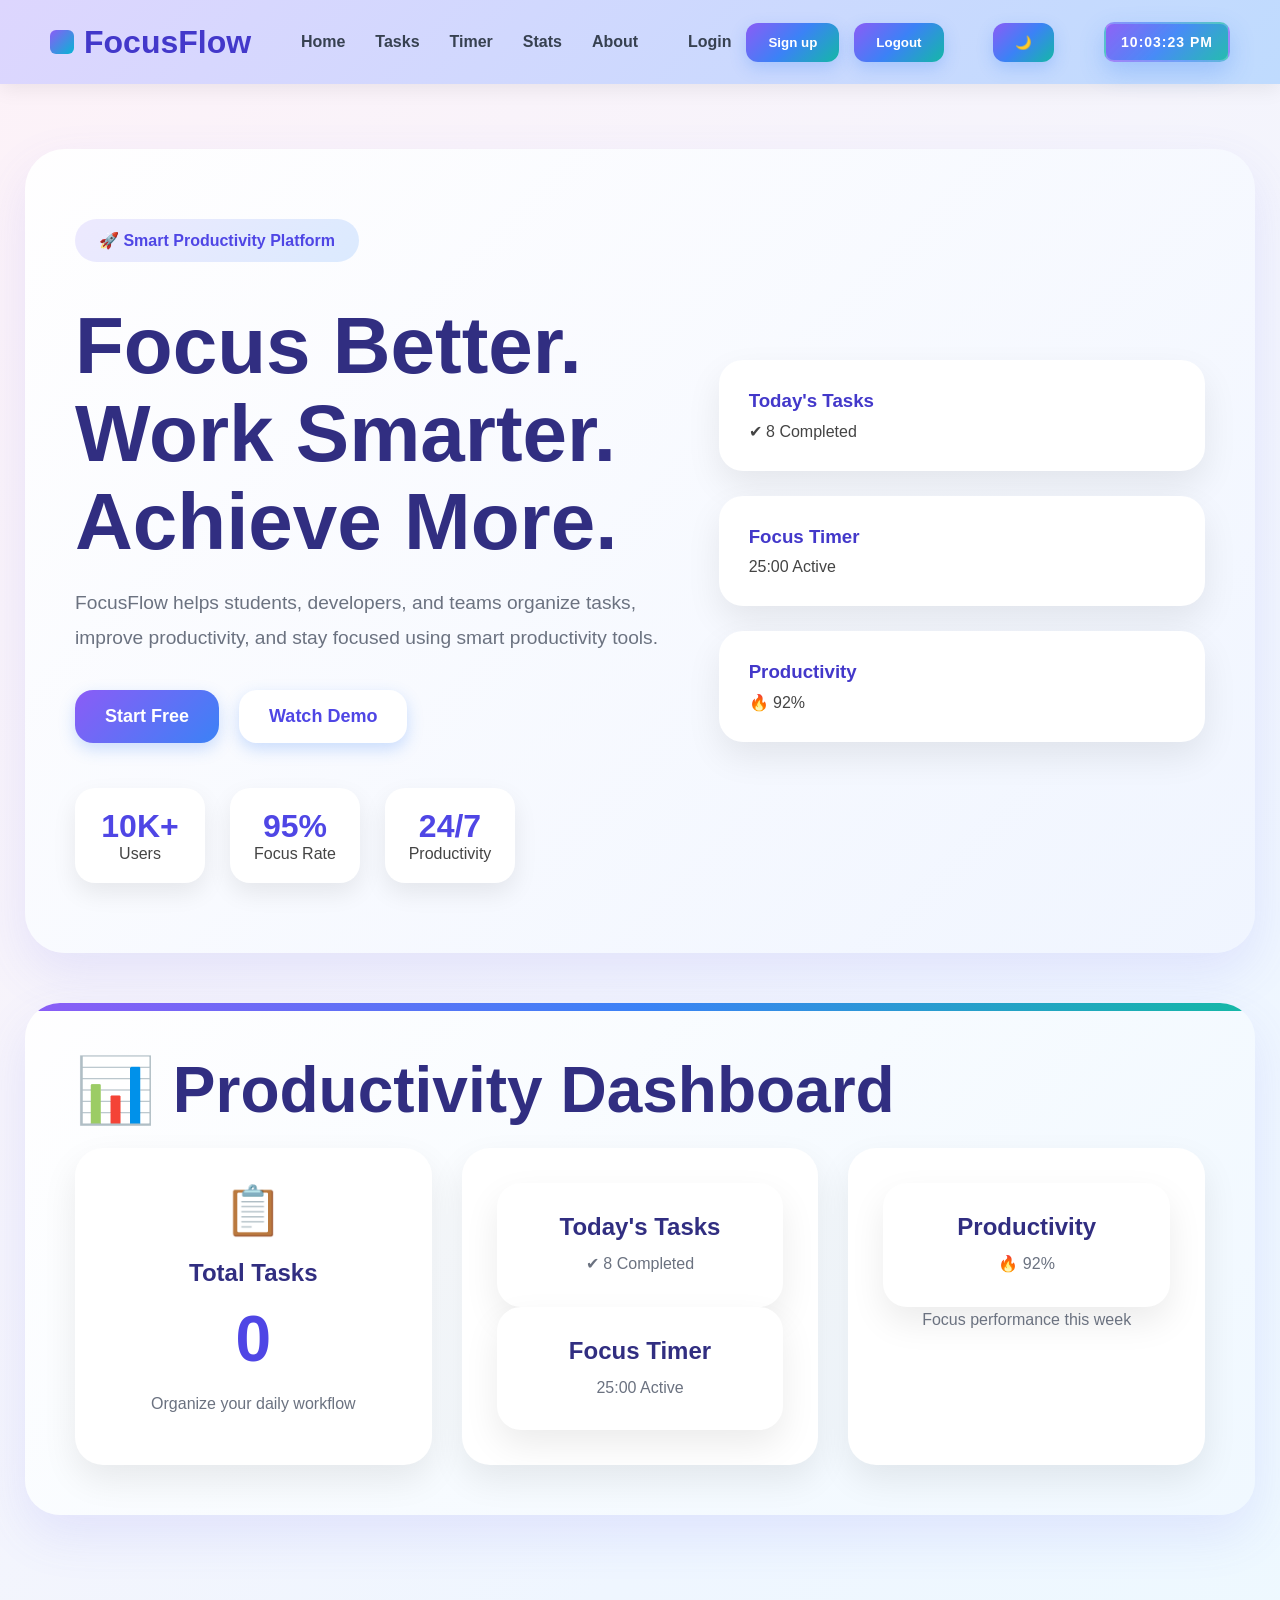
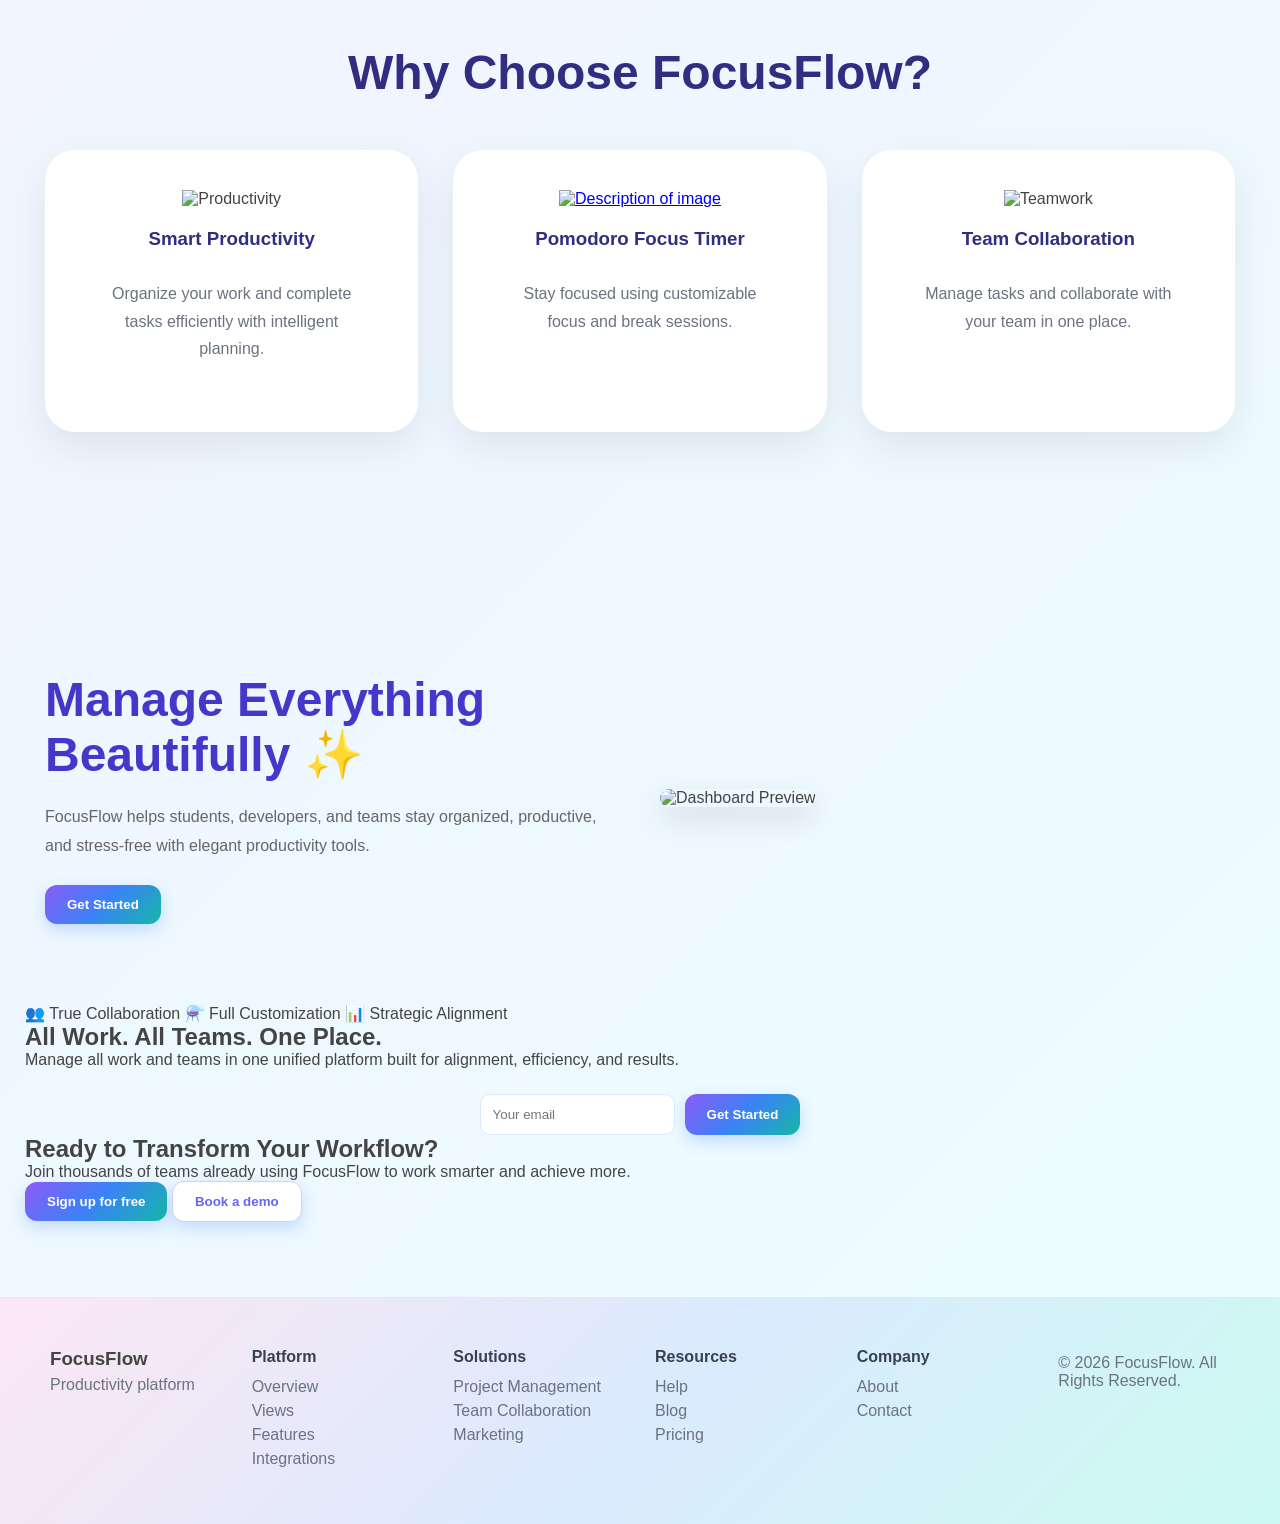
==== commit 321093f5: "Update index.html" ====
--- a/index.html
+++ b/index.html
@@ -204,19 +204,23 @@
 
     <div class="stats-card">
 
-      <div class="stats-icon">
-        ✅
-      </div>
-
-      <h3>Completed</h3>
-
-      <h1 id="completedTasks">
-        0
-      </h1>
-
-      <p>
-        Tasks successfully completed
-      </p>
+      <div class="mini-card">
+
+  <h3>Today's Tasks</h3>
+
+  <p>✔ 8 Completed</p>
+
+</div>
+
+<div class="mini-card">
+
+  <h3>Focus Timer</h3>
+
+  <p>25:00 Active</p>
+
+</div>
+
+
 
     </div>
 
@@ -224,15 +228,13 @@
 
     <div class="stats-card">
 
-      <div class="stats-icon">
-        🔥
-      </div>
-
-      <h3>Productivity</h3>
-
-      <h1>
-        92%
-      </h1>
+      <div class="mini-card">
+
+  <h3>Productivity</h3>
+
+  <p>🔥 92%</p>
+
+</div>
 
       <p>
         Focus performance this week
@@ -473,4 +475,4 @@
 </footer>
 <script src="script3.js"></script>
 </body>
-</html>+</html>
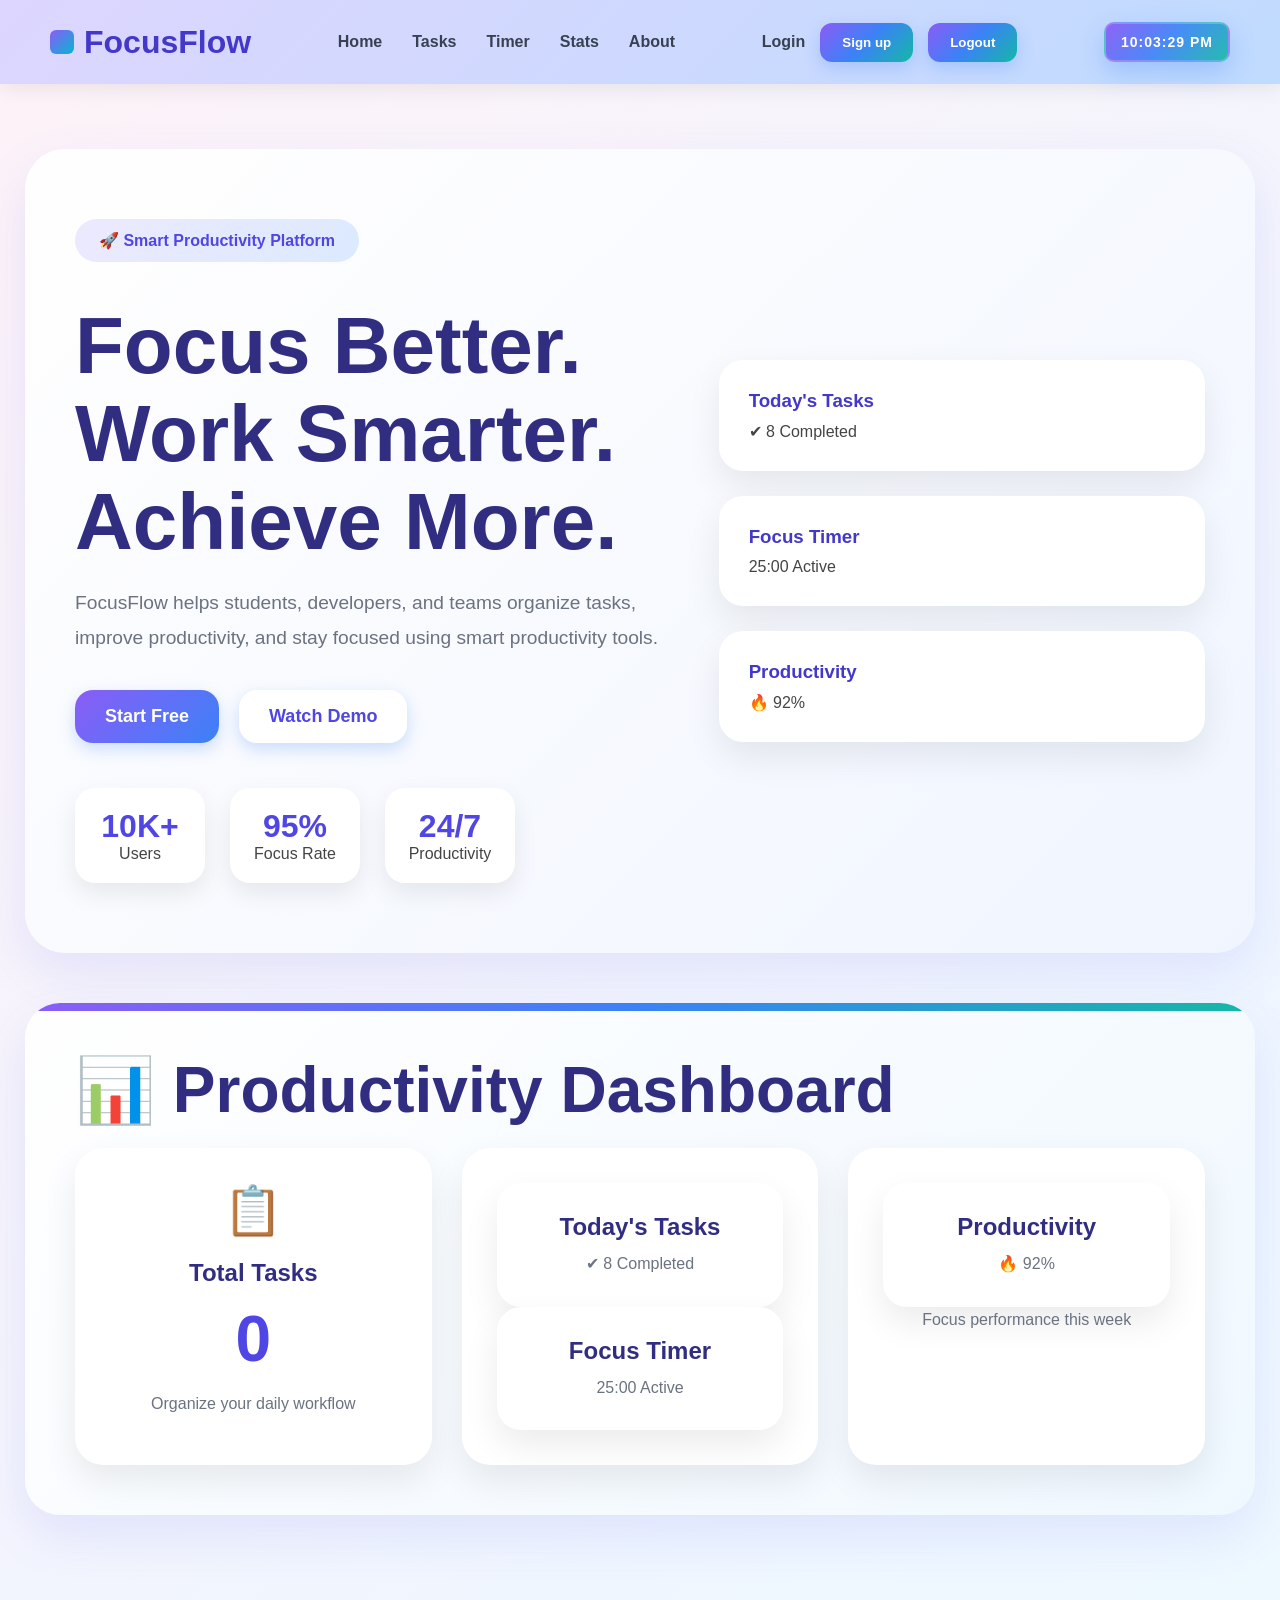
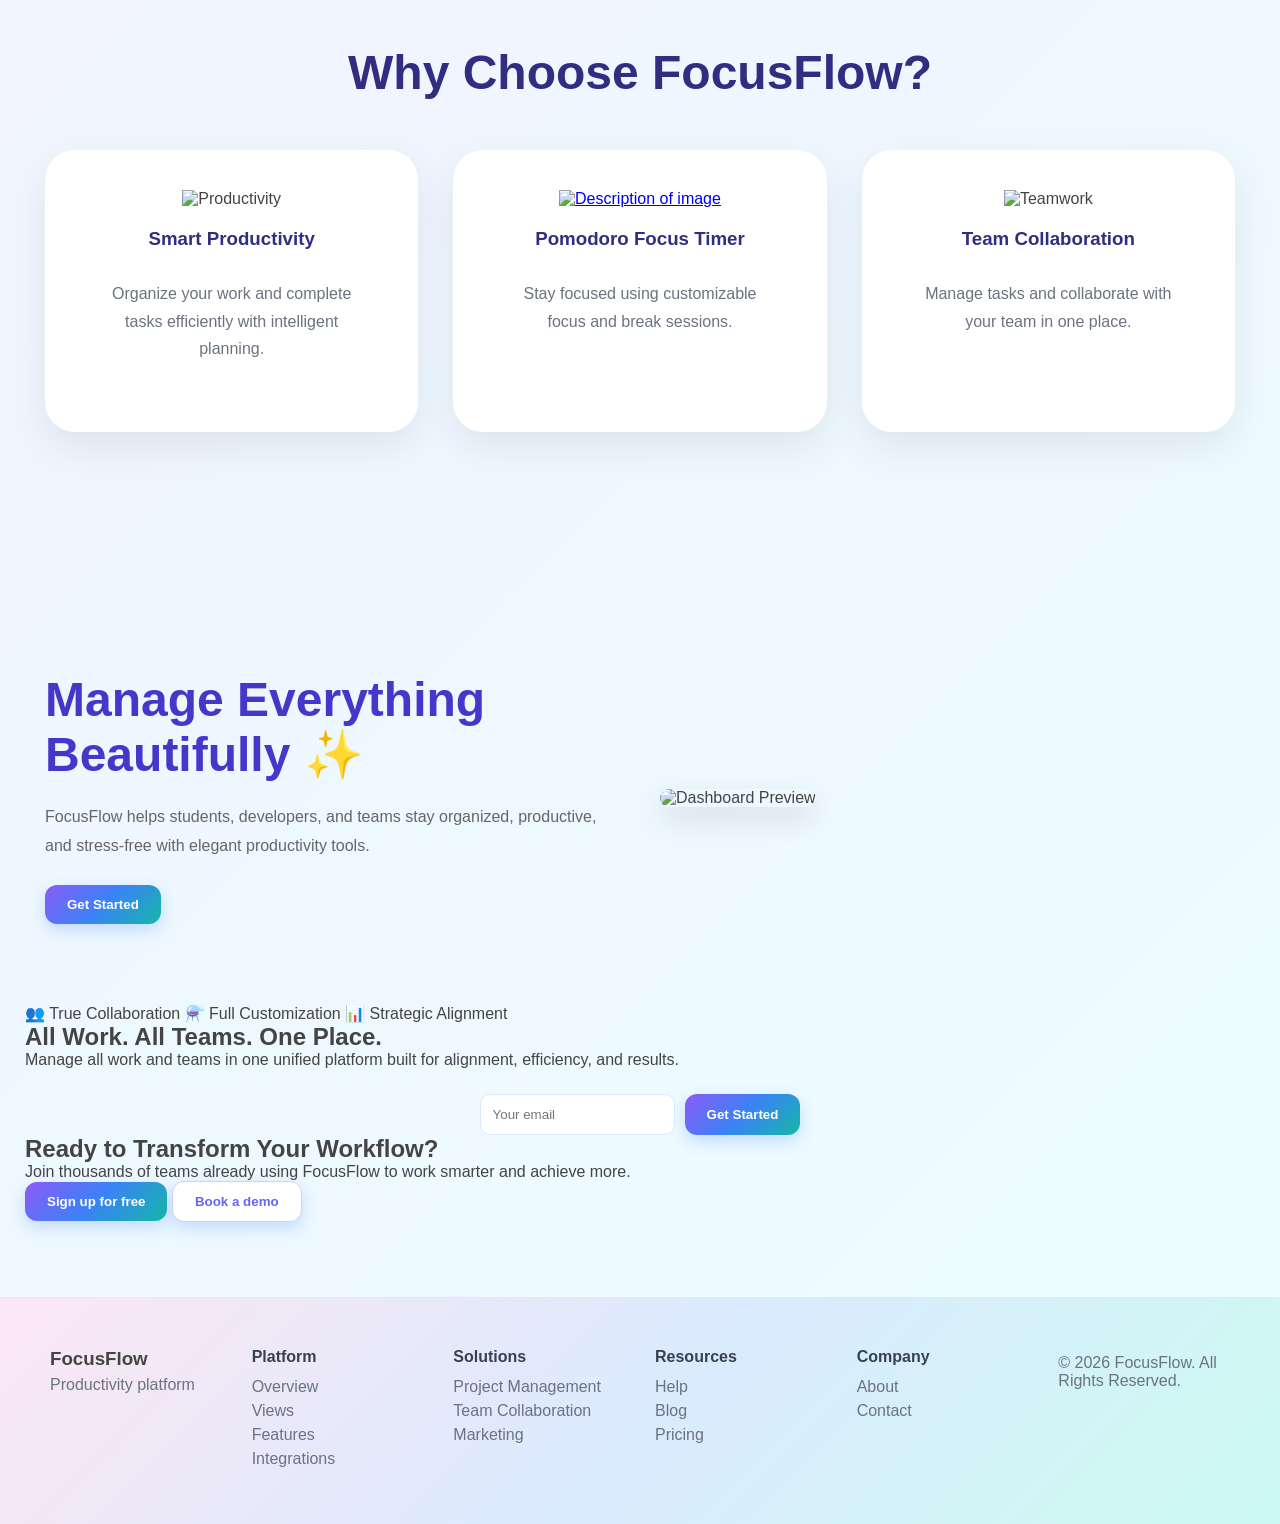
==== commit 58acd97e: "Update index.html" ====
--- a/index.html
+++ b/index.html
@@ -37,10 +37,7 @@
     
   </div>
 
-  <div class="actions">
-    <button id="themeToggle">🌙</button>
-    <div class="menu-toggle" id="menuToggle"></div>
-  </div>
+  
   <div id="liveClock"></div>
 </header>
 <main class="container">
--- a/style3.css
+++ b/style3.css
@@ -2876,4 +2876,43 @@
 
   transform:scale(0.95);
 
-}+}
+
+/* =====================================
+   DARK MODE TEXT FIX
+===================================== */
+
+/* NORMAL MODE */
+
+.mini-title{
+
+  color:#4338ca;
+}
+
+.mini-text{
+
+  color:#374151;
+}
+
+/* DARK MODE */
+
+body.dark-mode .mini-title{
+
+  color:#ffffff;
+}
+
+body.dark-mode .mini-text{
+
+  color:#e5e7eb;
+}
+
+/* MINI CARD DARK */
+
+body.dark-mode .mini-card{
+
+  background:#1f2937;
+
+  border:1px solid #374151;
+
+  box-shadow:0 8px 25px rgba(0,0,0,0.4);
+}
